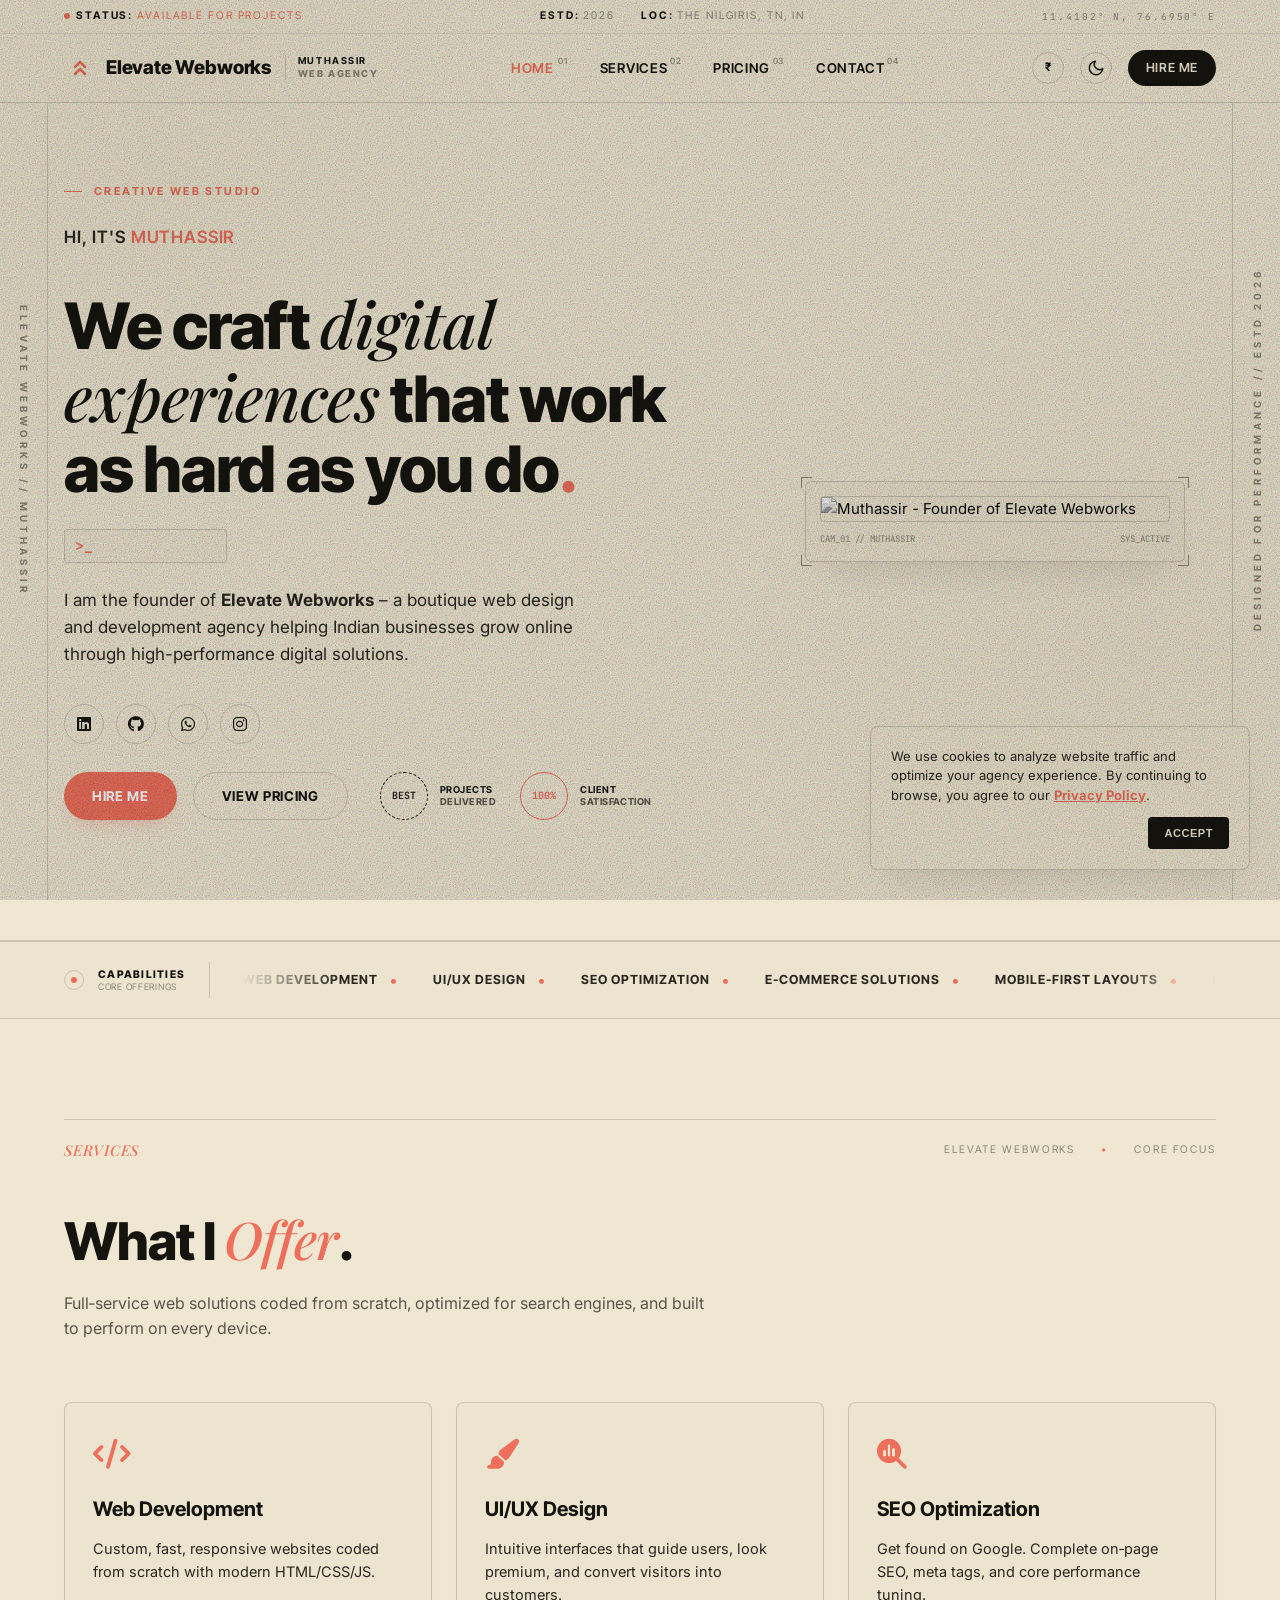
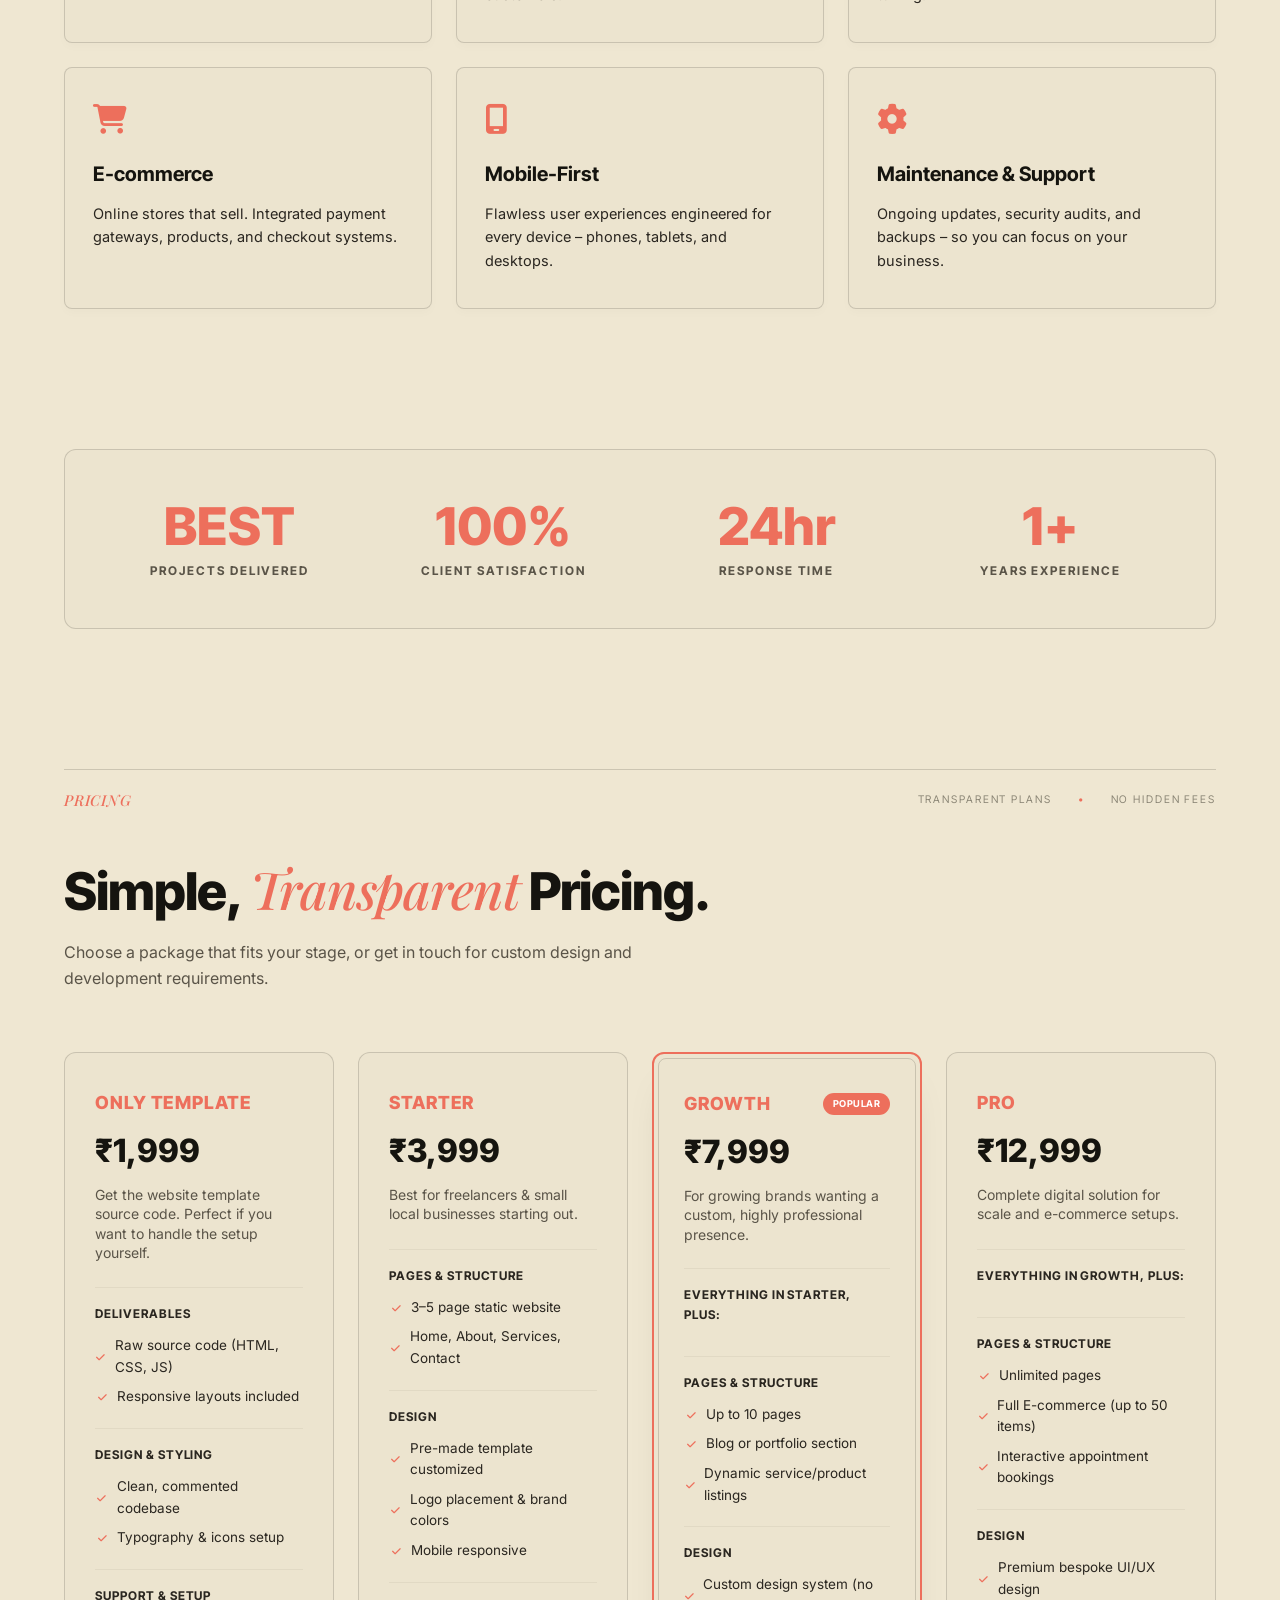
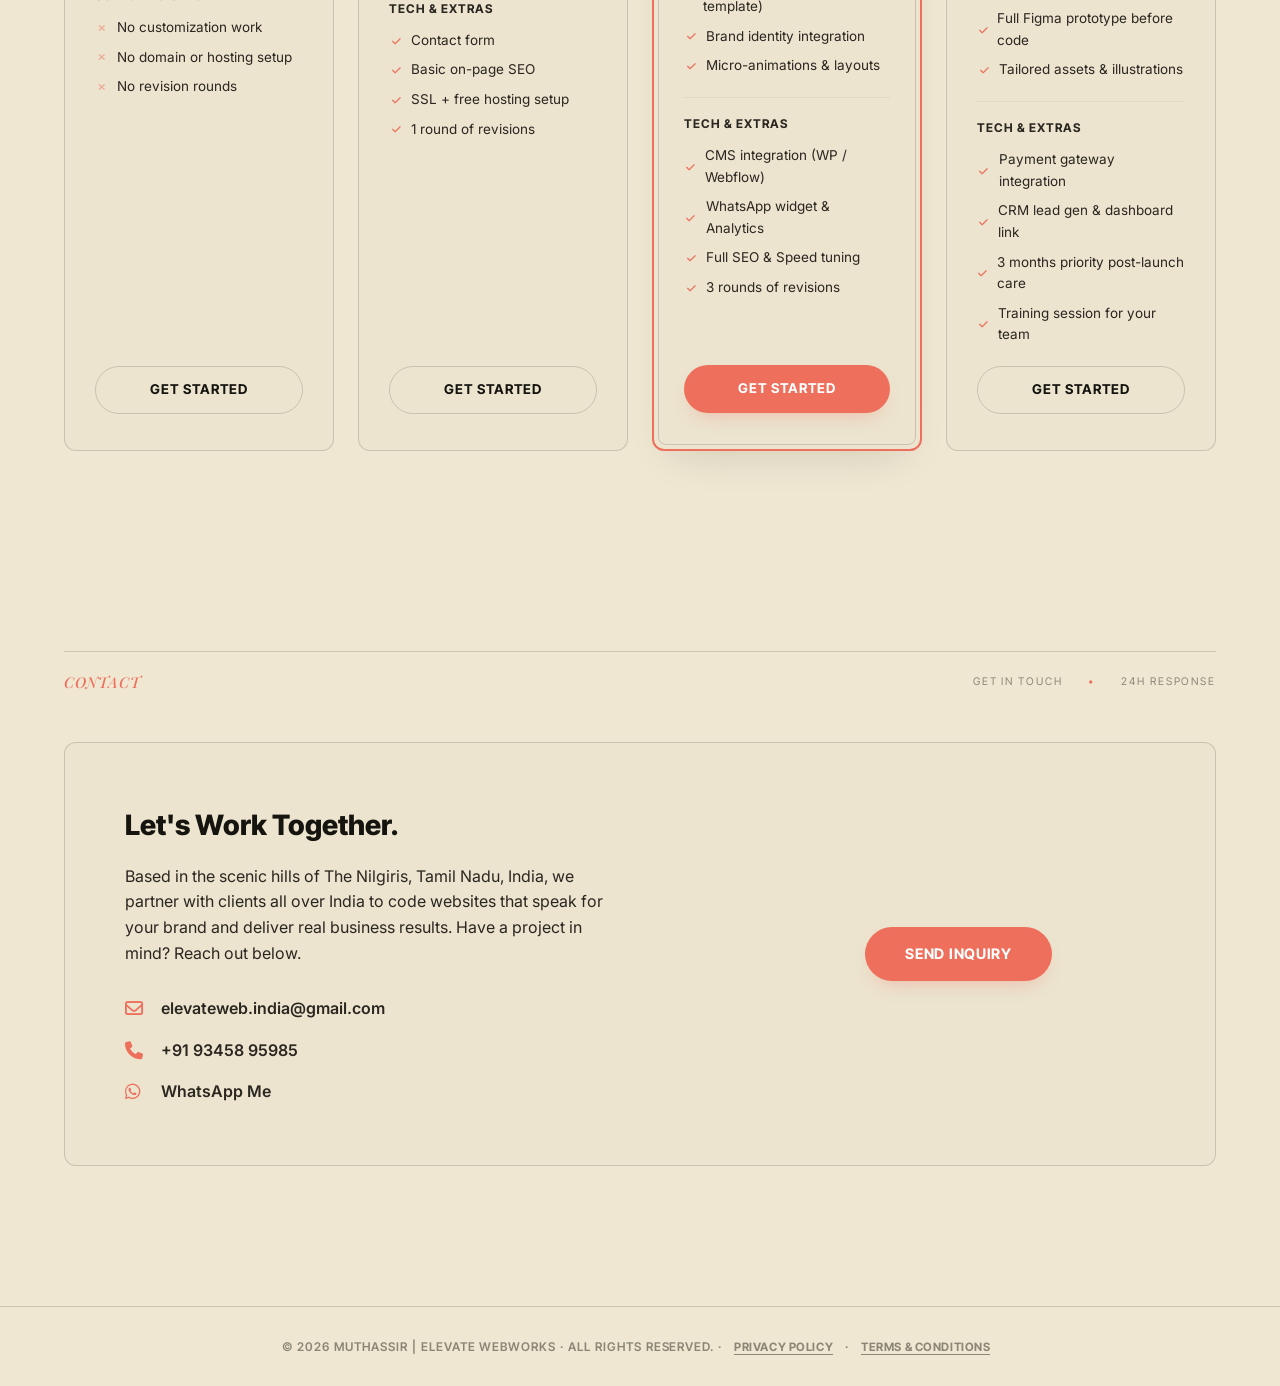
==== index.html @ b868e51e "Add Privacy Policy, Terms & Conditions, Sitemap updates, and Cookie Consent Banner" ====
<!DOCTYPE html>
<html lang="en">

<head>
    <!-- Google tag (gtag.js) -->
    <script async src="https://www.googletagmanager.com/gtag/js?id=G-698SSCXMWR"></script>
    <script>
        window.dataLayer = window.dataLayer || [];
        function gtag() { dataLayer.push(arguments); }
        gtag('js', new Date());

        gtag('config', 'G-698SSCXMWR');
    </script>

    <meta charset="UTF-8">
    <meta name="viewport" content="width=device-width, initial-scale=1.0">
    <link rel="icon" type="image/png" sizes="48x48" href="favicon.png">

    <link rel="canonical" href="https://elevate-webworks.vercel.app/">
    <meta name="robots" content="index, follow">

    <!-- Open Graph Meta Tags -->
    <meta property="og:title" content="Elevate Webworks">
    <meta property="og:description"
        content="Custom web design, development, and SEO optimization solutions for growing Indian businesses.">
    <meta property="og:image" content="https://elevate-webworks.vercel.app/pfp.jpg">
    <meta property="og:url" content="https://elevate-webworks.vercel.app/">
    <meta property="og:type" content="website">

    <!-- Twitter Card Meta Tags -->
    <meta name="twitter:card" content="summary_large_image">
    <meta name="twitter:title" content="Elevate Webworks — Web Design & Development Agency in India">
    <meta name="twitter:description"
        content="Custom web design, development, and SEO optimization solutions for growing Indian businesses.">
    <meta name="twitter:image" content="https://elevate-webworks.vercel.app/pfp.jpg">

    <meta name="description"
        content="Portfolio of Muthassir, Founder of Elevate Webworks. Custom web design, development, SEO optimization, and e-commerce solutions for businesses in India.">
    <meta name="author" content="Muthassir">
    <title>Elevate Webworks — Web Design & Development Agency in India</title>

    <!-- Font Awesome Icons -->
    <link rel="stylesheet" href="https://cdnjs.cloudflare.com/ajax/libs/font-awesome/6.5.2/css/all.min.css">

    <!-- Google Fonts: Inter, Inter Tight, Playfair Display, JetBrains Mono -->
    <link rel="preconnect" href="https://fonts.googleapis.com">
    <link rel="preconnect" href="https://fonts.gstatic.com" crossorigin>
    <link
        href="https://fonts.googleapis.com/css2?family=Inter+Tight:ital,wght@0,100..900;1,100..900&family=Inter:wght@100..900&family=JetBrains+Mono:ital,wght@0,100..800;1,100..800&family=Playfair+Display:ital,wght@0,400..900;1,400..900&display=swap"
        rel="stylesheet">

    <!-- External CSS -->
    <link rel="stylesheet" href="style.css">
    <script src="design.js" defer></script>

    <!-- JSON-LD Structured Data Schema -->
    <script type="application/ld+json">
    {
      "@context": "https://schema.org",
      "@type": "ProfessionalService",
      "name": "Elevate Webworks",
      "image": "https://elevate-webworks.vercel.app/pfp.jpg",
      "@id": "https://elevate-webworks.vercel.app/#website",
      "url": "https://elevate-webworks.vercel.app/",
      "telephone": "+919345895985",
      "priceRange": "₹1,999 - ₹12,999",
      "address": {
        "@type": "PostalAddress",
        "streetAddress": "The Nilgiris",
        "addressLocality": "The Nilgiris",
        "addressRegion": "Tamil Nadu",
        "postalCode": "643001",
        "addressCountry": "IN"
      },
      "geo": {
        "@type": "GeoCoordinates",
        "latitude": 11.4102,
        "longitude": 76.6950
      },
      "areaServed": {
        "@type": "Country",
        "name": "India"
      },
      "openingHoursSpecification": {
        "@type": "OpeningHoursSpecification",
        "dayOfWeek": [
          "Monday",
          "Tuesday",
          "Wednesday",
          "Thursday",
          "Friday",
          "Saturday",
          "Sunday"
        ],
        "opens": "00:00",
        "closes": "23:59"
      },
      "sameAs": [
        "https://www.linkedin.com/in/muthassir/",
        "https://github.com/elevateweb-design",
        "https://wa.me/919345895985",
        "https://www.instagram.com/_.muthassir._/"
      ],
      "founder": {
        "@type": "Person",
        "name": "Muthassir",
        "jobTitle": "Founder",
        "url": "https://www.linkedin.com/in/muthassir/"
      }
    }
    </script>
</head>

<body>

    <!-- Mobile Menu Backdrop Blur Overlay -->
    <div class="menu-overlay"></div>

    <!-- Fixed Side Rails (Print Editorial Accent) -->
    <div class="side-rail left">
        <div class="rail-text">ELEVATE WEBWORKS // MUTHASSIR</div>
    </div>
    <div class="side-rail right">
        <div class="rail-text">DESIGNED FOR PERFORMANCE // ESTD 2026</div>
    </div>

    <!-- Header Navigation Chrome (Headroom support) -->
    <div class="site-chrome" data-chrome-headroom>
        <div class="topbar">
            <div class="container">
                <div class="topbar-inner">
                    <div>
                        <span class="pulse"></span><b>STATUS:</b> <span class="coral">AVAILABLE FOR PROJECTS</span>
                    </div>
                    <div class="mid">
                        <span><b>ESTD:</b> 2026</span>
                        <span><b>LOC:</b> THE NILGIRIS, TN, IN</span>
                    </div>
                    <div class="right">
                        <span>11.4102° N, 76.6950° E</span>
                    </div>
                </div>
            </div>
        </div>
        <header class="nav">
            <div class="container">
                <div class="nav-inner">
                    <a href="#" class="brand">
                        <div class="brand-mark">
                            <svg width="24" height="24" viewBox="0 0 24 24" fill="none" stroke="currentColor"
                                stroke-width="2.5" stroke-linecap="round" stroke-linejoin="round"
                                style="color: var(--coral);" role="img" aria-label="Elevate Webworks Logo">
                                <polyline points="17 11 12 6 7 11"></polyline>
                                <polyline points="17 18 12 13 7 18"></polyline>
                            </svg>
                        </div>
                        <span class="brand-name">Elevate Webworks</span>
                        <span class="brand-meta">
                            <b>Muthassir</b>
                            <span>Web Agency</span>
                        </span>
                    </a>

                    <nav data-nav-primary>
                        <ul class="nav-links">
                            <li><a href="#home" class="active">Home<span class="num">01</span></a></li>
                            <li><a href="#services">Services<span class="num">02</span></a></li>
                            <li><a href="#pricing">Pricing<span class="num">03</span></a></li>
                            <li><a href="#contact">Contact<span class="num">04</span></a></li>
                        </ul>

                        <div class="mobile-toggles">
                            <button class="theme-toggle currency-toggle-btn" aria-label="Switch currency">
                                <span class="currency-label"
                                    style="font-family: var(--sans); font-size: 1.15rem; font-weight: 700; line-height: 1;">₹</span>
                            </button>

                            <button class="theme-toggle theme-toggle-btn" aria-label="Switch dark/light mode">
                                <svg class="sun-icon" width="18" height="18" viewBox="0 0 24 24" fill="none"
                                    stroke="currentColor" stroke-width="2" stroke-linecap="round"
                                    stroke-linejoin="round" aria-hidden="true">
                                    <circle cx="12" cy="12" r="5"></circle>
                                    <line x1="12" y1="1" x2="12" y2="3"></line>
                                    <line x1="12" y1="21" x2="12" y2="23"></line>
                                    <line x1="4.22" y1="4.22" x2="5.64" y2="5.64"></line>
                                    <line x1="18.36" y1="18.36" x2="19.78" y2="19.78"></line>
                                    <line x1="1" y1="12" x2="3" y2="12"></line>
                                    <line x1="21" y1="12" x2="23" y2="12"></line>
                                    <line x1="4.22" y1="19.78" x2="5.64" y2="18.36"></line>
                                    <line x1="18.36" y1="5.64" x2="19.78" y2="4.22"></line>
                                </svg>
                                <svg class="moon-icon" width="18" height="18" viewBox="0 0 24 24" fill="none"
                                    stroke="currentColor" stroke-width="2" stroke-linecap="round"
                                    stroke-linejoin="round" aria-hidden="true">
                                    <path d="M21 12.79A9 9 0 1 1 11.21 3 7 7 0 0 0 21 12.79z"></path>
                                </svg>
                            </button>
                        </div>
                    </nav>

                    <div class="nav-side">
                        <button id="currency-toggle" class="theme-toggle currency-toggle-btn"
                            aria-label="Switch currency">
                            <span class="currency-label"
                                style="font-family: var(--sans); font-size: 1.15rem; font-weight: 700; line-height: 1;">₹</span>
                        </button>

                        <button id="theme-toggle" class="theme-toggle theme-toggle-btn"
                            aria-label="Switch dark/light mode">
                            <!-- Sun SVG Icon -->
                            <svg class="sun-icon" width="18" height="18" viewBox="0 0 24 24" fill="none"
                                stroke="currentColor" stroke-width="2" stroke-linecap="round" stroke-linejoin="round"
                                aria-hidden="true">
                                <circle cx="12" cy="12" r="5"></circle>
                                <line x1="12" y1="1" x2="12" y2="3"></line>
                                <line x1="12" y1="21" x2="12" y2="23"></line>
                                <line x1="4.22" y1="4.22" x2="5.64" y2="5.64"></line>
                                <line x1="18.36" y1="18.36" x2="19.78" y2="19.78"></line>
                                <line x1="1" y1="12" x2="3" y2="12"></line>
                                <line x1="21" y1="12" x2="23" y2="12"></line>
                                <line x1="4.22" y1="19.78" x2="5.64" y2="18.36"></line>
                                <line x1="18.36" y1="5.64" x2="19.78" y2="4.22"></line>
                            </svg>
                            <!-- Moon SVG Icon -->
                            <svg class="moon-icon" width="18" height="18" viewBox="0 0 24 24" fill="none"
                                stroke="currentColor" stroke-width="2" stroke-linecap="round" stroke-linejoin="round"
                                aria-hidden="true">
                                <path d="M21 12.79A9 9 0 1 1 11.21 3 7 7 0 0 0 21 12.79z"></path>
                            </svg>
                        </button>

                        <a href="#contact" class="nav-cta">Hire me</a>

                        <button class="nav-toggle" data-nav-toggle aria-label="Toggle navigation menu"
                            aria-expanded="false">
                            <span class="nav-toggle-icon"></span>
                        </button>
                    </div>
                </div>
            </div>
        </header>
    </div>

    <!-- Home / Hero Section -->
    <section id="home" class="hero">
        <div class="container">
            <div class="hero-grid">
                <div class="hero-copy">
                    <div class="label">CREATIVE WEB STUDIO</div>
                    <p class="hero-greeting">Hi, It's <span>Muthassir</span></p>
                    <h1>We craft <em>digital experiences</em> that work as hard as you do<span class="dot">.</span></h1>

                    <div class="typing-text-wrap">
                        <span class="prefix">&gt;_</span>
                        <span class="typing-text">Web Developer</span>
                    </div>

                    <p>I am the founder of <strong>Elevate Webworks</strong> – a boutique web design and development
                        agency helping Indian businesses grow online through high-performance digital solutions.</p>

                    <div class="social-links">
                        <a href="https://www.linkedin.com/in/muthassir/" target="_blank" rel="noopener noreferrer"
                            class="social-link-icon" aria-label="LinkedIn"><i class="fa-brands fa-linkedin"></i></a>
                        <a href="https://github.com/Muthassir-I" target="_blank" rel="noopener noreferrer"
                            class="social-link-icon" aria-label="GitHub"><i class="fa-brands fa-github"></i></a>
                        <a href="https://wa.me/919345895985" target="_blank" rel="noopener noreferrer"
                            class="social-link-icon" aria-label="WhatsApp"><i class="fa-brands fa-whatsapp"></i></a>
                        <a href="https://www.instagram.com/_.muthassir._/" target="_blank" rel="noopener noreferrer"
                            class="social-link-icon" aria-label="Instagram"><i class="fa-brands fa-instagram"></i></a>
                    </div>

                    <div class="hero-meta-row">
                        <div class="hero-actions">
                            <a href="#contact" class="btn btn-primary">Hire me</a>
                            <a href="#pricing" class="btn btn-ghost">View Pricing</a>
                        </div>

                        <div class="hero-stats">
                            <div class="stat">
                                <div class="ring dashed">BEST</div>
                                <div class="stat-label"><b>PROJECTS</b>DELIVERED</div>
                            </div>
                            <div class="stat">
                                <div class="ring solid">100%</div>
                                <div class="stat-label"><b>CLIENT</b>SATISFACTION</div>
                            </div>
                        </div>
                    </div>
                </div>

                <div class="hero-art">
                    <div class="blueprint-frame">
                        <img src="pfp.jpg" alt="Muthassir - Founder of Elevate Webworks" fetchpriority="high"
                            decoding="async">
                        <div class="blueprint-corners"></div>
                        <div class="blueprint-coords">
                            <span>CAM_01 // MUTHASSIR</span>
                            <span>SYS_ACTIVE</span>
                        </div>
                    </div>
                </div>
            </div>
        </div>
    </section>

    <!-- Capabilities Wire Marquee -->
    <div class="wire">
        <div class="container">
            <div class="wire-inner">
                <div class="wire-left">
                    <div class="wire-mark">
                        <span class="wire-pulse"></span>
                    </div>
                    <div class="wire-title">
                        <b>CAPABILITIES</b>
                        <span>Core Offerings</span>
                    </div>
                </div>
                <div class="wire-rows">
                    <div class="wire-row">
                        <div class="marquee-track">
                            <div class="wire-item">Web Development <span class="wire-dot">•</span></div>
                            <div class="wire-item">UI/UX Design <span class="wire-dot">•</span></div>
                            <div class="wire-item">SEO Optimization <span class="wire-dot">•</span></div>
                            <div class="wire-item">E-commerce Solutions <span class="wire-dot">•</span></div>
                            <div class="wire-item">Mobile-First Layouts <span class="wire-dot">•</span></div>
                            <div class="wire-item">Maintenance & Support <span class="wire-dot">•</span></div>
                            <!-- Repeat elements to ensure smooth continuous scrolling -->
                            <div class="wire-item">Web Development <span class="wire-dot">•</span></div>
                            <div class="wire-item">UI/UX Design <span class="wire-dot">•</span></div>
                            <div class="wire-item">SEO Optimization <span class="wire-dot">•</span></div>
                            <div class="wire-item">E-commerce Solutions <span class="wire-dot">•</span></div>
                            <div class="wire-item">Mobile-First Layouts <span class="wire-dot">•</span></div>
                            <div class="wire-item">Maintenance & Support <span class="wire-dot">•</span></div>
                        </div>
                    </div>
                </div>
            </div>
        </div>
    </div>

    <!-- Services Section -->
    <section id="services">
        <div class="container">
            <div class="sec-rule">
                <span class="roman">SERVICES</span>
                <div class="meta-grp">
                    <span>ELEVATE WEBWORKS</span>
                    <span class="dot-mark">•</span>
                    <span>CORE FOCUS</span>
                </div>
            </div>

            <div class="section-header">
                <h2>What I <span>Offer</span>.</h2>
                <p class="section-sub">Full‑service web solutions coded from scratch, optimized for search engines, and
                    built to perform on every device.</p>
            </div>

            <div class="services-grid">
                <!-- Card 1 -->
                <div class="service-card">
                    <div class="card-corners"></div>
                    <i class="fa-solid fa-code"></i>
                    <h3>Web Development</h3>
                    <p>Custom, fast, responsive websites coded from scratch with modern HTML/CSS/JS.</p>
                </div>
                <!-- Card 2 -->
                <div class="service-card">
                    <div class="card-corners"></div>
                    <i class="fa-solid fa-paintbrush"></i>
                    <h3>UI/UX Design</h3>
                    <p>Intuitive interfaces that guide users, look premium, and convert visitors into customers.</p>
                </div>
                <!-- Card 3 -->
                <div class="service-card">
                    <div class="card-corners"></div>
                    <i class="fa-solid fa-magnifying-glass-chart"></i>
                    <h3>SEO Optimization</h3>
                    <p>Get found on Google. Complete on‑page SEO, meta tags, and core performance tuning.</p>
                </div>
                <!-- Card 4 -->
                <div class="service-card">
                    <div class="card-corners"></div>
                    <i class="fa-solid fa-cart-shopping"></i>
                    <h3>E‑commerce</h3>
                    <p>Online stores that sell. Integrated payment gateways, products, and checkout systems.</p>
                </div>
                <!-- Card 5 -->
                <div class="service-card">
                    <div class="card-corners"></div>
                    <i class="fa-solid fa-mobile-screen"></i>
                    <h3>Mobile‑First</h3>
                    <p>Flawless user experiences engineered for every device – phones, tablets, and desktops.</p>
                </div>
                <!-- Card 6 -->
                <div class="service-card">
                    <div class="card-corners"></div>
                    <i class="fa-solid fa-gear"></i>
                    <h3>Maintenance & Support</h3>
                    <p>Ongoing updates, security audits, and backups – so you can focus on your business.</p>
                </div>
            </div>
        </div>
    </section>

    <!-- Stats Band Section -->
    <div class="container">
        <div class="stats-band">
            <div class="stat-item">
                <div class="stat-number" data-target="15">BEST</div>
                <div class="stat-label">Projects Delivered</div>
            </div>
            <div class="stat-item">
                <div class="stat-number">100%</div>
                <div class="stat-label">Client Satisfaction</div>
            </div>
            <div class="stat-item">
                <div class="stat-number">24hr</div>
                <div class="stat-label">Response Time</div>
            </div>
            <div class="stat-item">
                <div class="stat-number">1+</div>
                <div class="stat-label">Years Experience</div>
            </div>
        </div>
    </div>

    <!-- Pricing Section -->
    <section id="pricing">
        <div class="container">
            <div class="sec-rule">
                <span class="roman">PRICING</span>
                <div class="meta-grp">
                    <span>TRANSPARENT PLANS</span>
                    <span class="dot-mark">•</span>
                    <span>NO HIDDEN FEES</span>
                </div>
            </div>

            <div class="section-header">
                <h2>Simple, <span>Transparent</span> Pricing.</h2>
                <p class="section-sub">Choose a package that fits your stage, or get in touch for custom design and
                    development requirements.</p>
            </div>

            <div class="pricing-grid detailed-plans">
                <!-- Only Template Plan -->
                <div class="pricing-card detailed">
                    <div class="plan-badge">Only Template</div>
                    <div class="plan-price" data-price-inr="₹1,999" data-price-usd="$25">₹1,999</div>
                    <div class="plan-desc">Get the website template source code. Perfect if you want to handle the setup
                        yourself.</div>

                    <div class="plan-detail-group">
                        <div class="detail-heading">Deliverables</div>
                        <ul class="detail-list">
                            <li><i class="fa-solid fa-check"></i> Raw source code (HTML, CSS, JS)</li>
                            <li><i class="fa-solid fa-check"></i> Responsive layouts included</li>
                        </ul>
                    </div>
                    <div class="plan-detail-group">
                        <div class="detail-heading">Design & Styling</div>
                        <ul class="detail-list">
                            <li><i class="fa-solid fa-check"></i> Clean, commented codebase</li>
                            <li><i class="fa-solid fa-check"></i> Typography & icons setup</li>
                        </ul>
                    </div>
                    <div class="plan-detail-group">
                        <div class="detail-heading">Support & Setup</div>
                        <ul class="detail-list">
                            <li><i class="fa-solid fa-xmark" style="opacity: 0.5;"></i> No customization work</li>
                            <li><i class="fa-solid fa-xmark" style="opacity: 0.5;"></i> No domain or hosting setup</li>
                            <li><i class="fa-solid fa-xmark" style="opacity: 0.5;"></i> No revision rounds</li>
                        </ul>
                    </div>
                    <a href="https://docs.google.com/forms/d/1XxNe5_WG-wAanO6U07uIXiYTBlBRsB-J5b52zIYjQcg/viewform"
                        target="_blank" rel="noopener noreferrer" class="btn btn-ghost">Get Started</a>
                </div>

                <!-- Starter Plan -->
                <div class="pricing-card detailed">
                    <div class="plan-badge">Starter</div>
                    <div class="plan-price" data-price-inr="₹3,999" data-price-usd="$49">₹3,999</div>
                    <div class="plan-desc">Best for freelancers & small local businesses starting out.</div>

                    <div class="plan-detail-group">
                        <div class="detail-heading">Pages & Structure</div>
                        <ul class="detail-list">
                            <li><i class="fa-solid fa-check"></i> 3–5 page static website</li>
                            <li><i class="fa-solid fa-check"></i> Home, About, Services, Contact</li>
                        </ul>
                    </div>
                    <div class="plan-detail-group">
                        <div class="detail-heading">Design</div>
                        <ul class="detail-list">
                            <li><i class="fa-solid fa-check"></i> Pre-made template customized</li>
                            <li><i class="fa-solid fa-check"></i> Logo placement & brand colors</li>
                            <li><i class="fa-solid fa-check"></i> Mobile responsive</li>
                        </ul>
                    </div>
                    <div class="plan-detail-group">
                        <div class="detail-heading">Tech & Extras</div>
                        <ul class="detail-list">
                            <li><i class="fa-solid fa-check"></i> Contact form</li>
                            <li><i class="fa-solid fa-check"></i> Basic on-page SEO</li>
                            <li><i class="fa-solid fa-check"></i> SSL + free hosting setup</li>
                            <li><i class="fa-solid fa-check"></i> 1 round of revisions</li>
                        </ul>
                    </div>
                    <a href="https://docs.google.com/forms/d/1XxNe5_WG-wAanO6U07uIXiYTBlBRsB-J5b52zIYjQcg/viewform"
                        target="_blank" rel="noopener noreferrer" class="btn btn-ghost">Get Started</a>
                </div>

                <!-- Growth Plan (Featured) -->
                <div class="pricing-card detailed featured">
                    <div class="plan-badge">Growth <span class="popular-tag">Popular</span></div>
                    <div class="plan-price" data-price-inr="₹7,999" data-price-usd="$99">₹7,999</div>
                    <div class="plan-desc">For growing brands wanting a custom, highly professional presence.</div>

                    <div class="plan-detail-group">
                        <div class="detail-heading">Everything in Starter, plus:</div>
                    </div>
                    <div class="plan-detail-group">
                        <div class="detail-heading">Pages & Structure</div>
                        <ul class="detail-list">
                            <li><i class="fa-solid fa-check"></i> Up to 10 pages</li>
                            <li><i class="fa-solid fa-check"></i> Blog or portfolio section</li>
                            <li><i class="fa-solid fa-check"></i> Dynamic service/product listings</li>
                        </ul>
                    </div>
                    <div class="plan-detail-group">
                        <div class="detail-heading">Design</div>
                        <ul class="detail-list">
                            <li><i class="fa-solid fa-check"></i> Custom design system (no template)</li>
                            <li><i class="fa-solid fa-check"></i> Brand identity integration</li>
                            <li><i class="fa-solid fa-check"></i> Micro-animations & layouts</li>
                        </ul>
                    </div>
                    <div class="plan-detail-group">
                        <div class="detail-heading">Tech & Extras</div>
                        <ul class="detail-list">
                            <li><i class="fa-solid fa-check"></i> CMS integration (WP / Webflow)</li>
                            <li><i class="fa-solid fa-check"></i> WhatsApp widget & Analytics</li>
                            <li><i class="fa-solid fa-check"></i> Full SEO & Speed tuning</li>
                            <li><i class="fa-solid fa-check"></i> 3 rounds of revisions</li>
                        </ul>
                    </div>
                    <a href="https://docs.google.com/forms/d/1XxNe5_WG-wAanO6U07uIXiYTBlBRsB-J5b52zIYjQcg/viewform"
                        target="_blank" rel="noopener noreferrer" class="btn btn-primary">Get Started</a>
                </div>

                <!-- Pro Plan -->
                <div class="pricing-card detailed">
                    <div class="plan-badge">Pro</div>
                    <div class="plan-price" data-price-inr="₹12,999" data-price-usd="$159">₹12,999</div>
                    <div class="plan-desc">Complete digital solution for scale and e-commerce setups.</div>

                    <div class="plan-detail-group">
                        <div class="detail-heading">Everything in Growth, plus:</div>
                    </div>
                    <div class="plan-detail-group">
                        <div class="detail-heading">Pages & Structure</div>
                        <ul class="detail-list">
                            <li><i class="fa-solid fa-check"></i> Unlimited pages</li>
                            <li><i class="fa-solid fa-check"></i> Full E-commerce (up to 50 items)</li>
                            <li><i class="fa-solid fa-check"></i> Interactive appointment bookings</li>
                        </ul>
                    </div>
                    <div class="plan-detail-group">
                        <div class="detail-heading">Design</div>
                        <ul class="detail-list">
                            <li><i class="fa-solid fa-check"></i> Premium bespoke UI/UX design</li>
                            <li><i class="fa-solid fa-check"></i> Full Figma prototype before code</li>
                            <li><i class="fa-solid fa-check"></i> Tailored assets & illustrations</li>
                        </ul>
                    </div>
                    <div class="plan-detail-group">
                        <div class="detail-heading">Tech & Extras</div>
                        <ul class="detail-list">
                            <li><i class="fa-solid fa-check"></i> Payment gateway integration</li>
                            <li><i class="fa-solid fa-check"></i> CRM lead gen & dashboard link</li>
                            <li><i class="fa-solid fa-check"></i> 3 months priority post-launch care</li>
                            <li><i class="fa-solid fa-check"></i> Training session for your team</li>
                        </ul>
                    </div>
                    <a href="https://docs.google.com/forms/d/1XxNe5_WG-wAanO6U07uIXiYTBlBRsB-J5b52zIYjQcg/viewform"
                        target="_blank" rel="noopener noreferrer" class="btn btn-ghost">Get Started</a>
                </div>
            </div>
        </div>
    </section>

    <!-- Contact Section -->
    <section id="contact">
        <div class="container">
            <div class="sec-rule">
                <span class="roman">CONTACT</span>
                <div class="meta-grp">
                    <span>GET IN TOUCH</span>
                    <span class="dot-mark">•</span>
                    <span>24H RESPONSE</span>
                </div>
            </div>

            <div class="contact-wrapper">
                <div class="contact-info">
                    <h2>Let's Work Together.</h2>
                    <p>Based in the scenic hills of The Nilgiris, Tamil Nadu, India, we partner with clients all over
                        India to code websites that speak for your brand and deliver real business results. Have a
                        project in mind? Reach out below.</p>

                    <div class="contact-details">
                        <a href="mailto:elevateweb.india@gmail.com"><i class="fa-regular fa-envelope"></i>
                            elevateweb.india@gmail.com</a>
                        <a href="tel:+919345895985"><i class="fa-solid fa-phone"></i> +91 93458 95985</a>
                        <a href="https://wa.me/919345895985" target="_blank" rel="noopener noreferrer"><i
                                class="fa-brands fa-whatsapp"></i> WhatsApp Me</a>
                    </div>
                </div>

                <div class="contact-action">
                    <a href="mailto:elevateweb.india@gmail.com" class="btn btn-primary"
                        style="height: 54px; padding: 0 40px; font-size: 1.45rem;">Send Inquiry</a>
                </div>
            </div>
        </div>
    </section>

    <!-- Footer Section -->
    <footer>
        <div class="container">
            <p>© 2026 Muthassir | Elevate Webworks · All rights reserved. · <a href="privacy.html">Privacy Policy</a> ·
                <a href="terms.html">Terms & Conditions</a></p>
        </div>
    </footer>

</body>

</html>
---- style.css ----
/* ========== CSS VARIABLES (Warm Paper Light & Charcoal Dark) ========== */
:root {
    /* Warm Paper Light Theme (Default) */
    --paper: #efe7d2;
    --paper-warm: #ece4cf;
    --paper-dark: #ddd2b6;
    --ink: #15140f;
    --ink-soft: #2a2620;
    --ink-mute: #5a5448;
    --ink-faint: #8b8676;
    
    --coral: #ed6f5c;
    --coral-soft: #f08e7c;
    --amr-green: #237f00;
    --mustard: #e9b94a;
    --olive: #6e7448;
    --bone: #f7f1de;
    
    --line: rgba(21, 20, 15, 0.16);
    --line-soft: rgba(21, 20, 15, 0.08);
    --line-faint: rgba(21, 20, 15, 0.05);
    
    --shadow: 0 20px 40px -20px rgba(21, 20, 15, 0.15);
    
    --serif: "Playfair Display", "Georgia", "Times New Roman", serif;
    --sans: "Inter Tight", "Inter", -apple-system, BlinkMacSystemFont, "Segoe UI", system-ui, sans-serif;
    --body: "Inter", -apple-system, system-ui, sans-serif;
    --mono: "JetBrains Mono", "Courier New", monospace;
}

[data-theme="dark"] {
    /* Dark Ink Charcoal Theme */
    --paper: #181714;
    --paper-warm: #201f1a;
    --paper-dark: #100f0d;
    --ink: #efe7d2;
    --ink-soft: #ece4cf;
    --ink-mute: #bcae90;
    --ink-faint: #837c6c;
    
    --coral: #f17b6a;
    --coral-soft: #f28e80;
    --amr-green: #3ca612;
    --mustard: #eebb54;
    --olive: #8a9062;
    --bone: #201f1a;
    
    --line: rgba(239, 231, 210, 0.16);
    --line-soft: rgba(239, 231, 210, 0.08);
    --line-faint: rgba(239, 231, 210, 0.05);
    
    --shadow: 0 20px 40px -20px rgba(0, 0, 0, 0.5);
}

/* ========== BASE STYLES ========== */
* {
    margin: 0;
    padding: 0;
    box-sizing: border-box;
    text-decoration: none;
    border: none;
    outline: none;
}

html {
    font-size: 62.5%; /* 10px base */
    scroll-behavior: smooth;
}

body {
    background-color: var(--paper);
    color: var(--ink);
    font-family: var(--body);
    font-size: 1.5rem;
    line-height: 1.6;
    overflow-x: hidden;
    position: relative;
    transition: background-color 0.4s ease, color 0.4s ease;
    -webkit-font-smoothing: antialiased;
}

/* Noise texture overlay */
body::before {
    content: "";
    position: fixed;
    inset: 0;
    pointer-events: none;
    z-index: 9999;
    background-image: radial-gradient(circle at 12% 18%, rgba(106, 92, 56, 0.04) 0%, transparent 28%),
                      radial-gradient(circle at 88% 72%, rgba(106, 92, 56, 0.04) 0%, transparent 32%),
                      url("data:image/svg+xml;utf8,<svg xmlns='http://www.w3.org/2000/svg' width='240' height='240'><filter id='n'><feTurbulence type='fractalNoise' baseFrequency='0.85' numOctaves='2' stitchTiles='stitch'/><feColorMatrix values='0 0 0 0 0.18  0 0 0 0 0.16  0 0 0 0 0.12  0 0 0 0 0.06 0'/></filter><rect width='100%' height='100%' filter='url(%23n)'/></svg>");
    background-size: auto, auto, 240px 240px;
    mix-blend-mode: multiply;
    opacity: 0.95;
}

[data-theme="dark"] body::before {
    mix-blend-mode: overlay;
    opacity: 0.45;
}

/* Selection colors */
::selection {
    background-color: var(--coral-soft);
    color: #fff;
}

/* Containers */
.container {
    max-width: 1280px;
    padding: 0 64px;
    margin: 0 auto;
    position: relative;
}

@media (max-width: 1024px) {
    .container {
        padding: 0 24px;
    }
}

/* ========== FIXED SIDE RAILS ========== */
.side-rail {
    position: fixed;
    top: 0;
    bottom: 0;
    width: 48px;
    z-index: 90;
    pointer-events: none;
    display: flex;
    align-items: center;
    justify-content: center;
    transition: border-color 0.4s ease;
}

.side-rail.right {
    right: 0;
    border-left: 1px solid var(--line);
}

.side-rail.left {
    left: 0;
    border-right: 1px solid var(--line);
}

.side-rail .rail-text {
    font-family: var(--sans);
    font-size: 1rem;
    font-weight: 700;
    letter-spacing: 0.42em;
    text-transform: uppercase;
    color: var(--ink-faint);
    writing-mode: vertical-rl;
    transform: rotate(180deg);
    white-space: nowrap;
}

.side-rail.left .rail-text {
    transform: none;
}

@media (max-width: 1024px) {
    .side-rail {
        display: none;
    }
}

/* ========== CHROME (TOPBAR & HEADER NAV) ========== */
.site-chrome {
    position: sticky;
    top: 0;
    z-index: 100;
    background: var(--paper);
    transition: transform 0.36s cubic-bezier(.22,.61,.36,1), border-color 0.4s ease, background-color 0.4s ease;
    will-change: transform;
    border-bottom: 1px solid var(--line);
}

.site-chrome.is-hidden {
    transform: translateY(-100%);
    pointer-events: none;
}

/* Topbar Status */
.topbar {
    border-bottom: 1px solid var(--line-soft);
    padding: 8px 0;
    font-family: var(--sans);
    font-size: 1.05rem;
    letter-spacing: 0.18em;
    text-transform: uppercase;
    color: var(--ink-faint);
    transition: border-color 0.4s ease;
}

.topbar-inner {
    display: flex;
    justify-content: space-between;
    align-items: center;
    gap: 24px;
}

.topbar-inner b {
    color: var(--ink);
    font-weight: 700;
}

.topbar-inner .coral {
    color: var(--coral);
}

.topbar-inner .pulse {
    width: 6px;
    height: 6px;
    border-radius: 50%;
    background: var(--coral);
    display: inline-block;
    margin-right: 6px;
    animation: pulse 2.4s ease-in-out infinite;
    vertical-align: middle;
}

.topbar-inner .mid {
    display: inline-flex;
    gap: 26px;
}

.topbar-inner .right {
    display: inline-flex;
    gap: 18px;
    font-family: var(--mono);
    font-size: 0.95rem;
}

@media (max-width: 768px) {
    .topbar {
        display: none;
    }
}

@keyframes pulse {
    0%, 100% { opacity: 1; transform: scale(1); }
    50% { opacity: 0.3; transform: scale(0.9); }
}

/* Navigation Header */
.nav-inner {
    display: flex;
    align-items: center;
    justify-content: space-between;
    padding: 16px 0;
    gap: 24px;
}

.brand {
    display: inline-flex;
    align-items: center;
    gap: 10px;
    color: var(--ink);
    font-family: var(--sans);
    font-weight: 800;
    font-size: 1.9rem;
    letter-spacing: -0.01em;
}

.brand-mark {
    width: 32px;
    height: 32px;
    display: inline-flex;
    align-items: center;
    justify-content: center;
    flex-shrink: 0;
}

.brand-meta {
    font-family: var(--sans);
    font-size: 0.95rem;
    letter-spacing: 0.16em;
    text-transform: uppercase;
    color: var(--ink-faint);
    line-height: 1.3;
    border-left: 1px solid var(--line);
    padding-left: 12px;
    margin-left: 4px;
}

.brand-meta b {
    display: block;
    color: var(--ink);
    font-weight: 700;
}

.nav-links {
    display: flex;
    gap: 32px;
    list-style: none;
}

.nav-links a {
    color: var(--ink);
    font-family: var(--sans);
    font-size: 1.35rem;
    font-weight: 600;
    letter-spacing: 0.05em;
    text-transform: uppercase;
    position: relative;
    padding-right: 14px;
    transition: color 0.2s ease;
}

.nav-links a:hover,
.nav-links a.active {
    color: var(--coral);
}

.nav-links a .num {
    font-size: 0.85rem;
    color: var(--ink-faint);
    position: absolute;
    top: -5px;
    right: 0;
    font-weight: 500;
}

.nav-side {
    display: flex;
    align-items: center;
    gap: 16px;
}

/* Theme Toggle Button (Clean SVG version) */
.theme-toggle {
    background: transparent;
    cursor: pointer;
    color: var(--ink);
    width: 32px;
    height: 32px;
    border-radius: 50%;
    display: inline-flex;
    align-items: center;
    justify-content: center;
    border: 1px solid var(--line);
    transition: background-color 0.2s ease, border-color 0.2s ease, color 0.2s ease;
}

.theme-toggle:hover {
    background: var(--paper-warm);
    border-color: var(--ink-mute);
    color: var(--coral);
}

/* Hide mobile-only toggles on desktop */
.mobile-toggles {
    display: none;
}

.theme-toggle .sun-icon { display: none; }
.theme-toggle .moon-icon { display: block; }

[data-theme="dark"] .theme-toggle .sun-icon { display: block; }
[data-theme="dark"] .theme-toggle .moon-icon { display: none; }

/* Call To Action Buttons */
.nav-cta {
    display: inline-flex;
    align-items: center;
    justify-content: center;
    height: 36px;
    padding: 0 18px;
    border-radius: 99px;
    background: var(--ink);
    color: var(--paper);
    font-family: var(--sans);
    font-size: 1.25rem;
    font-weight: 600;
    letter-spacing: 0.05em;
    text-transform: uppercase;
    transition: background-color 0.2s ease, transform 0.2s ease, color 0.2s ease;
}

.nav-cta:hover {
    background: var(--coral);
    color: #fff;
    transform: translateY(-1px);
}

/* Mobile Toggle Hamburger */
.nav-toggle {
    display: none;
    align-items: center;
    justify-content: center;
    width: 36px;
    height: 36px;
    background: transparent;
    border: 1px solid var(--line);
    border-radius: 6px;
    cursor: pointer;
    color: var(--ink);
}

.nav-toggle-icon,
.nav-toggle-icon::before,
.nav-toggle-icon::after {
    display: block;
    width: 16px;
    height: 2px;
    background: currentColor;
    border-radius: 2px;
    transition: transform 0.2s ease, opacity 0.2s ease;
}

.nav-toggle-icon {
    position: relative;
}

.nav-toggle-icon::before,
.nav-toggle-icon::after {
    content: "";
    position: absolute;
    left: 0;
}

.nav-toggle-icon::before { top: -5px; }
.nav-toggle-icon::after { top: 5px; }

header.is-open .nav-toggle-icon {
    background: transparent;
}

header.is-open .nav-toggle-icon::before {
    top: 0;
    transform: rotate(45deg);
}

header.is-open .nav-toggle-icon::after {
    top: 0;
    transform: rotate(-45deg);
}

/* Mobile Navbar Layout */
@media (max-width: 900px) {
    .nav-toggle {
        display: inline-flex;
    }
    
    nav[data-nav-primary] {
        position: fixed;
        top: 69px; /* adjust for border/header size */
        left: 0;
        right: 0;
        bottom: 0;
        background-color: transparent !important;
        z-index: 99;
        display: none;
        flex-direction: column;
        align-items: center;
        padding-top: 60px;
        border-top: 1px solid var(--line);
    }
    
    header.is-open nav[data-nav-primary] {
        display: flex;
    }
    
    .brand-meta {
        display: none; /* Hide brand-meta to prevent overlapping on mobile */
    }
    
    /* Hide toggles in header flow under 900px */
    .nav-side .theme-toggle-btn,
    .nav-side .currency-toggle-btn {
        display: none;
    }
    
    /* Show toggles inside the drawer under 900px */
    .mobile-toggles {
        display: flex;
        gap: 16px;
        margin-top: 40px;
        justify-content: center;
        width: 100%;
    }
    
    .mobile-toggles .theme-toggle {
        width: 44px;
        height: 44px;
        font-size: 1.8rem;
    }
    
    .nav-links {
        flex-direction: column;
        gap: 30px;
        align-items: center;
    }
    
    .nav-links a {
        font-size: 2.2rem;
    }
    
    .nav-cta {
        display: none; /* Hide top header CTA on small screen */
    }
}

/* ========== HERO SECTION ========== */
.hero {
    min-height: calc(100vh - 120px);
    display: flex;
    flex-direction: column;
    justify-content: center;
    padding: 80px 0;
    border-bottom: 1px solid var(--line);
    position: relative;
}

.hero-grid {
    display: grid;
    grid-template-columns: 1.2fr 0.8fr;
    gap: 48px;
    align-items: center;
}

.hero-copy {
    display: flex;
    flex-direction: column;
    align-items: flex-start;
}

.label {
    font-family: var(--sans);
    font-size: 1.1rem;
    font-weight: 700;
    letter-spacing: 0.22em;
    text-transform: uppercase;
    color: var(--coral);
    display: inline-flex;
    align-items: center;
    gap: 12px;
    margin-bottom: 24px;
}

.label::before {
    content: "";
    width: 18px;
    height: 1px;
    background: var(--coral);
    display: inline-block;
}

.hero h1 {
    font-family: var(--sans);
    font-size: clamp(3.8rem, 5.2vw, 6.4rem);
    font-weight: 800;
    line-height: 1.1;
    letter-spacing: -0.02em;
    color: var(--ink);
    margin-bottom: 24px;
}

.hero h1 em {
    font-family: var(--serif);
    font-style: italic;
    font-weight: 500;
    letter-spacing: -0.01em;
}

.hero h1 .dot {
    color: var(--coral);
}

.hero-greeting {
    font-family: var(--sans);
    font-size: 2rem;
    font-weight: 600;
    text-transform: uppercase;
    letter-spacing: 0.05em;
    color: var(--ink-soft);
    margin-bottom: 12px;
}

.hero-greeting span {
    color: var(--coral);
}

/* Typing text rotator styling */
.typing-text-wrap {
    font-family: var(--mono);
    font-size: 1.5rem;
    color: var(--ink-mute);
    border: 1px solid var(--line);
    padding: 4px 10px;
    border-radius: 4px;
    background: var(--paper-warm);
    display: inline-flex;
    align-items: center;
    gap: 6px;
    margin-bottom: 24px;
}

.typing-text-wrap .prefix {
    color: var(--coral);
    font-weight: bold;
}

.typing-text {
    font-weight: 600;
    color: var(--ink-soft);
}

.hero-copy p {
    font-size: 1.7rem;
    line-height: 1.6;
    color: var(--ink-soft);
    margin-bottom: 36px;
    max-width: 48ch;
}

/* Social Links */
.social-links {
    display: flex;
    gap: 12px;
    margin-bottom: 28px;
}

.social-link-icon {
    display: inline-flex;
    align-items: center;
    justify-content: center;
    width: 40px;
    height: 40px;
    border-radius: 50%;
    border: 1px solid var(--line);
    color: var(--ink);
    background: transparent;
    font-size: 1.6rem;
    transition: background-color 0.2s ease, border-color 0.2s ease, color 0.2s ease, transform 0.2s ease;
}

.social-link-icon:hover {
    background-color: var(--ink);
    border-color: var(--ink);
    color: var(--paper);
    transform: translateY(-2px);
}

/* Dial Stats and Buttons */
.hero-meta-row {
    display: flex;
    flex-wrap: wrap;
    gap: 32px;
    align-items: center;
    margin-bottom: 40px;
    width: 100%;
}

.hero-actions {
    display: flex;
    gap: 16px;
}

/* Premium Buttons */
.btn {
    display: inline-flex;
    align-items: center;
    justify-content: center;
    height: 48px;
    padding: 0 28px;
    border-radius: 99px;
    font-family: var(--sans);
    font-size: 1.35rem;
    font-weight: 700;
    letter-spacing: 0.05em;
    text-transform: uppercase;
    transition: background-color 0.2s ease, color 0.2s ease, transform 0.2s ease, box-shadow 0.2s ease;
    cursor: pointer;
}

.btn-primary {
    background: var(--coral);
    color: #fff;
    box-shadow: 0 10px 20px -10px rgba(237, 111, 92, 0.4);
}

.btn-primary:hover {
    background: #e25e4a;
    transform: translateY(-1px);
    box-shadow: 0 15px 30px -10px rgba(237, 111, 92, 0.6);
}

.btn-ghost {
    background: transparent;
    color: var(--ink);
    border: 1px solid var(--line);
}

.btn-ghost:hover {
    background: var(--paper-warm);
    border-color: var(--ink-mute);
    transform: translateY(-1px);
}

/* Circular Dials */
.hero-stats {
    display: flex;
    gap: 24px;
    align-items: center;
}

.hero-stats .stat {
    display: inline-flex;
    align-items: center;
    gap: 12px;
}

.hero-stats .stat .ring {
    width: 48px;
    height: 48px;
    border-radius: 50%;
    border: 1px dashed var(--ink);
    display: inline-flex;
    align-items: center;
    justify-content: center;
    font-family: var(--mono);
    font-size: 1rem;
    font-weight: 700;
    color: var(--ink-soft);
    flex-shrink: 0;
    transition: transform 0.3s ease, border-color 0.3s ease;
}

.hero-stats .stat:hover .ring {
    transform: rotate(45deg);
    border-color: var(--coral);
    color: var(--coral);
}

.hero-stats .stat .ring.solid {
    border-style: solid;
    border-color: var(--coral);
    color: var(--coral);
}

.hero-stats .stat-label {
    font-family: var(--sans);
    font-size: 0.95rem;
    line-height: 1.3;
    color: var(--ink-mute);
    letter-spacing: 0.05em;
    text-transform: uppercase;
}

.hero-stats .stat-label b {
    display: block;
    color: var(--ink);
    font-weight: 700;
}

/* Blueprint Photo frame */
.hero-art {
    display: flex;
    justify-content: center;
    position: relative;
}

.blueprint-frame {
    position: relative;
    width: 100%;
    max-width: 380px;
    background: var(--paper-warm);
    border: 1px solid var(--line);
    padding: 14px;
    border-radius: 6px;
    box-shadow: var(--shadow);
    transition: transform 0.3s ease, border-color 0.3s ease;
}

.blueprint-frame:hover {
    transform: translateY(-4px);
    border-color: var(--coral);
}

.blueprint-frame img {
    width: 100%;
    height: auto;
    display: block;
    border-radius: 4px;
    border: 1px solid var(--line);
    filter: grayscale(100%) contrast(1.1);
    transition: filter 0.3s ease, border-color 0.3s ease;
}

.blueprint-frame:hover img {
    filter: none;
    border-color: var(--coral-soft);
}

/* Corners for blueprint blueprint frame */
.blueprint-frame::before,
.blueprint-frame::after,
.blueprint-corners::before,
.blueprint-corners::after {
    content: "";
    position: absolute;
    width: 10px;
    height: 10px;
    border: 1px solid var(--ink-faint);
    pointer-events: none;
    transition: border-color 0.3s ease;
}

.blueprint-frame:hover::before,
.blueprint-frame:hover::after,
.blueprint-frame:hover .blueprint-corners::before,
.blueprint-frame:hover .blueprint-corners::after {
    border-color: var(--coral-soft);
}

.blueprint-frame::before { top: -5px; left: -5px; border-right: none; border-bottom: none; }
.blueprint-frame::after { top: -5px; right: -5px; border-left: none; border-bottom: none; }
.blueprint-corners::before { bottom: -5px; left: -5px; border-right: none; border-top: none; }
.blueprint-corners::after { bottom: -5px; right: -5px; border-left: none; border-top: none; }

.blueprint-coords {
    display: flex;
    justify-content: space-between;
    font-family: var(--mono);
    font-size: 0.9rem;
    color: var(--ink-faint);
    margin-top: 10px;
}

@media (max-width: 900px) {
    .hero {
        padding: 40px 0;
    }
    
    .hero-grid {
        grid-template-columns: 1fr;
        gap: 40px;
        text-align: center;
    }
    
    .hero-copy {
        align-items: center;
    }
    
    .hero-meta-row {
        justify-content: center;
        flex-direction: column;
        gap: 24px;
    }
    
    .hero-actions {
        width: 100%;
        justify-content: center;
    }
    
    .blueprint-frame {
        max-width: 280px;
        margin: 0 auto;
    }
}

/* ========== WIRE CAPABILITIES MARQUEE ========== */
.wire {
    border-bottom: 1px solid var(--line);
    border-top: 1px solid var(--line);
    padding: 20px 0;
    background: var(--paper-warm);
    overflow: hidden;
    transition: border-color 0.4s ease, background-color 0.4s ease;
}

.wire-inner {
    display: grid;
    grid-template-columns: auto 1fr;
    gap: 32px;
    align-items: center;
}

.wire-left {
    display: inline-flex;
    align-items: center;
    gap: 14px;
    border-right: 1px solid var(--line);
    padding-right: 24px;
    height: 36px;
    transition: border-color 0.4s ease;
}

.wire-mark {
    width: 20px;
    height: 20px;
    border-radius: 50%;
    border: 1px solid var(--line);
    display: inline-flex;
    align-items: center;
    justify-content: center;
}

.wire-pulse {
    width: 6px;
    height: 6px;
    border-radius: 50%;
    background: var(--coral);
    display: inline-block;
    animation: pulse 2s infinite;
}

.wire-title {
    font-family: var(--sans);
    font-size: 1.05rem;
    line-height: 1.3;
    display: flex;
    flex-direction: column;
}

.wire-title b {
    color: var(--ink);
    font-weight: 800;
    letter-spacing: 0.12em;
    text-transform: uppercase;
}

.wire-title span {
    color: var(--ink-faint);
    font-size: 0.9rem;
    letter-spacing: 0.08em;
    text-transform: uppercase;
}

.wire-rows {
    overflow: hidden;
    position: relative;
    white-space: nowrap;
}

.wire-row {
    display: flex;
    overflow: hidden;
    mask-image: linear-gradient(90deg, transparent, black 10%, black 90%, transparent);
    -webkit-mask-image: linear-gradient(90deg, transparent, black 10%, black 90%, transparent);
}

.marquee-track {
    display: inline-flex;
    align-items: center;
    gap: 36px;
    animation: marquee-x 40s linear infinite;
}

.wire-row:hover .marquee-track {
    animation-play-state: paused;
}

@keyframes marquee-x {
    0% {
        transform: translateX(0);
    }
    100% {
        transform: translateX(-50%);
    }
}

.wire-item {
    display: inline-flex;
    align-items: center;
    gap: 12px;
    font-family: var(--sans);
    font-size: 1.25rem;
    font-weight: 700;
    letter-spacing: 0.08em;
    color: var(--ink-soft);
    text-transform: uppercase;
}

.wire-dot {
    color: var(--coral);
    font-size: 1.6rem;
}

@media (max-width: 768px) {
    .wire-inner {
        grid-template-columns: 1fr;
        gap: 16px;
    }
    
    .wire-left {
        border-right: none;
        padding-right: 0;
        justify-content: center;
        height: auto;
    }
}

/* ========== EDITORIAL SECTIONS ========== */
section {
    padding: 100px 0;
    position: relative;
}

/* Line dividers between sections */
.sec-rule {
    border-top: 1px solid var(--line);
    padding-top: 18px;
    margin-bottom: 48px;
    display: flex;
    justify-content: space-between;
    align-items: center;
    font-family: var(--sans);
    font-size: 1.05rem;
    letter-spacing: 0.18em;
    text-transform: uppercase;
    color: var(--ink-faint);
    transition: border-color 0.4s ease;
}

.sec-rule .roman {
    font-family: var(--serif);
    font-style: italic;
    color: var(--coral);
    font-size: 1.5rem;
    letter-spacing: 0.05em;
    text-transform: none;
    font-weight: 500;
}

.sec-rule .meta-grp {
    display: inline-flex;
    gap: 26px;
}

.sec-rule .dot-mark {
    color: var(--coral);
}

.section-header {
    margin-bottom: 60px;
}

.section-header h2 {
    font-family: var(--sans);
    font-size: clamp(3.2rem, 4.2vw, 5.2rem);
    font-weight: 800;
    line-height: 1.1;
    letter-spacing: -0.02em;
    color: var(--ink);
    margin-bottom: 20px;
}

.section-header h2 span {
    font-family: var(--serif);
    font-style: italic;
    color: var(--coral);
    font-weight: 500;
}

.section-sub {
    font-size: 1.6rem;
    color: var(--ink-mute);
    max-width: 65ch;
}

/* ========== SERVICES SECTION ========== */
.services-grid {
    display: grid;
    grid-template-columns: repeat(auto-fit, minmax(300px, 1fr));
    gap: 24px;
}

.service-card {
    background: var(--paper-warm);
    border: 1px solid var(--line);
    border-radius: 8px;
    padding: 36px 28px;
    display: flex;
    flex-direction: column;
    align-items: flex-start;
    transition: transform 0.3s cubic-bezier(0.25, 1, 0.5, 1), border-color 0.3s ease, box-shadow 0.3s ease;
    position: relative;
    box-shadow: 0 4px 10px rgba(0, 0, 0, 0.02);
}

.service-card:hover {
    transform: translateY(-4px);
    border-color: var(--coral);
    box-shadow: var(--shadow);
}

.service-card i {
    font-size: 3rem;
    color: var(--coral);
    margin-bottom: 24px;
}

.service-card h3 {
    font-family: var(--sans);
    font-size: 2rem;
    font-weight: 700;
    color: var(--ink);
    margin-bottom: 12px;
}

.service-card p {
    font-size: 1.45rem;
    line-height: 1.6;
    color: var(--ink-soft);
}

.service-card .card-corners {
    position: absolute;
    inset: 0;
    pointer-events: none;
}

.service-card:hover .card-corners::before,
.service-card:hover .card-corners::after {
    content: "";
    position: absolute;
    width: 6px;
    height: 6px;
    border: 1px solid var(--coral-soft);
}

.service-card:hover .card-corners::before {
    top: -3px; left: -3px; border-right: none; border-bottom: none;
}

.service-card:hover .card-corners::after {
    bottom: -3px; right: -3px; border-left: none; border-top: none;
}

/* ========== PRICING SECTION ========== */
.pricing-grid.detailed-plans {
    display: grid;
    grid-template-columns: repeat(4, 1fr);
    gap: 24px;
    align-items: stretch;
}

@media (max-width: 1200px) {
    .pricing-grid.detailed-plans {
        grid-template-columns: repeat(2, 1fr);
        gap: 24px;
    }
}

.pricing-card.detailed {
    background: var(--paper-warm);
    border: 1px solid var(--line);
    border-radius: 12px;
    padding: 36px 30px;
    display: flex;
    flex-direction: column;
    position: relative;
    transition: transform 0.3s ease, border-color 0.3s ease, box-shadow 0.3s ease;
}

.pricing-card.detailed:hover {
    transform: translateY(-4px);
    border-color: var(--coral);
    box-shadow: var(--shadow);
}

/* Growth featured card */
.pricing-card.detailed.featured {
    border: 2px solid var(--coral);
    box-shadow: var(--shadow);
}

.pricing-card.detailed.featured::before {
    content: "";
    position: absolute;
    inset: 4px;
    border: 1px solid var(--line);
    border-radius: 8px;
    pointer-events: none;
}

.plan-badge {
    font-family: var(--sans);
    font-size: 1.8rem;
    font-weight: 800;
    color: var(--coral);
    text-transform: uppercase;
    letter-spacing: 0.05em;
    display: flex;
    justify-content: space-between;
    align-items: center;
    margin-bottom: 8px;
}

.popular-tag {
    font-family: var(--sans);
    font-size: 0.95rem;
    background: var(--coral);
    color: #fff;
    padding: 3px 10px;
    border-radius: 99px;
    font-weight: 700;
    letter-spacing: 0.05em;
}

.plan-price {
    font-family: var(--sans);
    font-size: 3.2rem;
    font-weight: 800;
    color: var(--ink);
    margin-bottom: 8px;
}

.plan-desc {
    font-size: 1.4rem;
    color: var(--ink-mute);
    line-height: 1.4;
    margin-bottom: 24px;
    min-height: 40px;
}

.plan-detail-group {
    margin-bottom: 20px;
    border-top: 1px solid var(--line-faint);
    padding-top: 16px;
}

.detail-heading {
    font-family: var(--sans);
    font-size: 1.2rem;
    font-weight: 700;
    color: var(--ink-soft);
    margin-bottom: 12px;
    text-transform: uppercase;
    letter-spacing: 0.08em;
}

.detail-list {
    list-style: none;
    display: flex;
    flex-direction: column;
    gap: 8px;
}

.detail-list li {
    font-size: 1.35rem;
    color: var(--ink-soft);
    display: flex;
    align-items: center;
    gap: 8px;
}

.detail-list li i {
    color: var(--coral);
    font-size: 1rem;
    width: 14px;
    text-align: center;
}

.pricing-card.detailed .btn {
    margin-top: auto;
    width: 100%;
}

@media (max-width: 768px) {
    .pricing-grid.detailed-plans {
        grid-template-columns: 1fr;
    }
}

/* ========== STATS BAND ========== */
.stats-band {
    display: flex;
    justify-content: space-around;
    align-items: center;
    flex-wrap: wrap;
    gap: 40px;
    background: var(--paper-warm);
    border: 1px solid var(--line);
    padding: 48px;
    border-radius: 12px;
    margin: 40px 0;
    text-align: center;
    transition: border-color 0.4s ease, background-color 0.4s ease;
}

.stat-item {
    flex: 1;
    min-width: 150px;
}

.stat-number {
    font-family: var(--sans);
    font-size: clamp(3.6rem, 5vw, 5.2rem);
    font-weight: 800;
    color: var(--coral);
    line-height: 1.1;
    margin-bottom: 6px;
}

.stat-label {
    font-family: var(--sans);
    font-size: 1.2rem;
    font-weight: 700;
    color: var(--ink-mute);
    text-transform: uppercase;
    letter-spacing: 0.16em;
}

@media (max-width: 768px) {
    .stats-band {
        flex-direction: column;
        padding: 36px 24px;
    }
}

/* ========== CONTACT SECTION ========== */
.contact-wrapper {
    background: var(--paper-warm);
    border: 1px solid var(--line);
    border-radius: 12px;
    padding: 60px;
    display: grid;
    grid-template-columns: 1.2fr 0.8fr;
    gap: 48px;
    align-items: center;
    transition: border-color 0.4s ease, background-color 0.4s ease;
}

.contact-info h2 {
    font-family: var(--sans);
    font-size: 2.8rem;
    font-weight: 800;
    color: var(--ink);
    margin-bottom: 16px;
}

.contact-info p {
    font-size: 1.6rem;
    line-height: 1.6;
    color: var(--ink-soft);
    margin-bottom: 30px;
    max-width: 48ch;
}

.contact-details {
    display: flex;
    flex-direction: column;
    gap: 16px;
}

.contact-details a {
    display: inline-flex;
    align-items: center;
    gap: 12px;
    font-size: 1.6rem;
    font-weight: 600;
    color: var(--ink-soft);
    transition: color 0.2s ease, transform 0.2s ease;
}

.contact-details a i {
    color: var(--coral);
    font-size: 1.8rem;
    width: 24px;
}

.contact-details a:hover {
    color: var(--coral);
    transform: translateX(4px);
}

.contact-action {
    display: flex;
    justify-content: center;
    align-items: center;
}

@media (max-width: 900px) {
    .contact-wrapper {
        grid-template-columns: 1fr;
        padding: 36px 24px;
        gap: 36px;
    }
    
    .contact-action {
        justify-content: flex-start;
    }
}

/* ========== FOOTER ========== */
footer {
    border-top: 1px solid var(--line);
    padding: 30px 0;
    text-align: center;
    font-family: var(--sans);
    font-size: 1.2rem;
    font-weight: 600;
    letter-spacing: 0.08em;
    color: var(--ink-faint);
    text-transform: uppercase;
    margin-top: 40px;
    transition: border-color 0.4s ease;
}

footer p {
    max-width: 90%;
    margin: 0 auto;
}

footer a {
    color: var(--ink-faint);
    transition: color 0.2s ease;
    text-transform: uppercase;
    text-decoration: none;
    border-bottom: 1px solid currentColor;
    margin: 0 8px;
    font-weight: 700;
    font-size: 1.15rem;
    letter-spacing: 0.05em;
}

footer a:hover {
    color: var(--coral);
}

/* ========== LEGAL PAGE CONTENT ========== */
.legal-page {
    padding: 140px 0 80px 0;
    min-height: 80vh;
}

.legal-header {
    margin-bottom: 48px;
    border-bottom: 1px solid var(--line);
    padding-bottom: 24px;
}

.legal-header h1 {
    font-family: var(--sans);
    font-size: clamp(3.2rem, 4vw, 4.8rem);
    font-weight: 800;
    line-height: 1.1;
    color: var(--ink);
    margin-bottom: 12px;
}

.legal-header p {
    font-family: var(--mono);
    font-size: 1.2rem;
    color: var(--coral);
    text-transform: uppercase;
    letter-spacing: 0.1em;
}

.legal-body {
    max-width: 800px;
    margin: 0 auto;
    font-size: 1.6rem;
    line-height: 1.7;
    color: var(--ink-soft);
}

.legal-body h2 {
    font-family: var(--sans);
    font-size: 2.2rem;
    font-weight: 700;
    color: var(--ink);
    margin-top: 40px;
    margin-bottom: 16px;
    letter-spacing: -0.01em;
}

.legal-body h3 {
    font-family: var(--sans);
    font-size: 1.8rem;
    font-weight: 700;
    color: var(--ink);
    margin-top: 28px;
    margin-bottom: 12px;
}

.legal-body p {
    margin-bottom: 20px;
}

.legal-body ul, .legal-body ol {
    margin-bottom: 24px;
    padding-left: 24px;
}

.legal-body li {
    margin-bottom: 10px;
}

.legal-body strong {
    color: var(--ink);
    font-weight: 700;
}

/* Custom Scrollbar */
::-webkit-scrollbar {
    width: 10px;
}

::-webkit-scrollbar-track {
    background: var(--paper);
}

::-webkit-scrollbar-thumb {
    background: var(--paper-dark);
    border-radius: 5px;
}

::-webkit-scrollbar-thumb:hover {
    background: var(--ink-faint);
}

/* ========== ADVANCED MOBILE OPTIMIZATIONS ========== */
@media (max-width: 768px) {
    .container {
        padding: 0 16px;
    }
    
    section {
        padding: 60px 0;
    }
    
    .section-header {
        margin-bottom: 40px;
    }
    
    .section-header h2 {
        font-size: 3rem;
        margin-bottom: 12px;
    }
    
    .section-sub {
        font-size: 1.45rem;
    }
    
    .services-grid {
        grid-template-columns: 1fr;
        gap: 16px;
    }
    
    .service-card {
        padding: 24px 20px;
    }
}

@media (max-width: 600px) {
    /* Brand logo scaling */
    .brand {
        font-size: 1.7rem;
    }
    
    /* Hero Typography */
    .hero h1 {
        font-size: 3.2rem;
        line-height: 1.25;
        margin-bottom: 16px;
    }
    
    .hero-greeting {
        font-size: 1.7rem;
    }
    
    .typing-text-wrap {
        font-size: 1.3rem;
        margin-bottom: 16px;
    }
    
    .hero-copy p {
        font-size: 1.5rem;
        margin-bottom: 24px;
    }
    
    /* Hero Buttons and Dials */
    .hero-actions {
        flex-direction: column;
        width: 100%;
        gap: 12px;
    }
    
    .hero-actions .btn {
        width: 100%;
    }
    
    .hero-stats {
        width: 100%;
        justify-content: center;
        gap: 16px;
    }
    
    /* Blueprint Photo Frame */
    .blueprint-frame {
        max-width: 250px;
    }
    
    /* Section Lines */
    .sec-rule {
        margin-bottom: 30px;
        padding-top: 12px;
    }
    
    .sec-rule .meta-grp {
        display: none; /* Prevent text wrapping and overflow on thin screens */
    }
    
    /* Scrolling Marquee */
    .wire {
        padding: 12px 0;
    }
    
    .wire-title b {
        font-size: 0.95rem;
    }
    
    .wire-title span {
        font-size: 0.8rem;
    }
    
    /* Pricing Details */
    .pricing-card.detailed {
        padding: 24px 20px;
    }
    
    .plan-price {
        font-size: 2.6rem;
    }
    
    .plan-desc {
        font-size: 1.3rem;
        margin-bottom: 16px;
        min-height: auto;
    }
    
    .plan-detail-group {
        margin-bottom: 14px;
        padding-top: 12px;
    }
    
    .detail-list li {
        font-size: 1.25rem;
    }
    
    /* Contact Form Box */
    .contact-wrapper {
        padding: 32px 20px;
        gap: 24px;
    }
    
    .contact-info h2 {
        font-size: 2.2rem;
    }
    
    .contact-info p {
        font-size: 1.45rem;
        margin-bottom: 20px;
    }
    
    .contact-details a {
        font-size: 1.45rem;
    }
    
    .contact-action .btn {
        width: 100%;
    }
}

/* Mobile Menu Backdrop Blur Overlay */
.menu-overlay {
    position: fixed;
    inset: 0;
    background-color: rgba(239, 231, 210, 0.7);
    backdrop-filter: blur(20px);
    -webkit-backdrop-filter: blur(20px);
    z-index: 98;
    display: none;
    pointer-events: none;
    transition: opacity 0.3s ease;
    opacity: 0;
}

[data-theme="dark"] .menu-overlay {
    background-color: rgba(24, 23, 20, 0.7);
}

body.menu-open .menu-overlay {
    display: block;
    opacity: 1;
}

/* ========== COOKIE CONSENT BANNER ========== */
.cookie-banner {
    position: fixed;
    bottom: 30px;
    right: 30px;
    max-width: 380px;
    background-color: rgba(239, 231, 210, 0.85); /* transparent warm paper */
    backdrop-filter: blur(16px);
    -webkit-backdrop-filter: blur(16px);
    border: 1px solid var(--line);
    border-radius: 8px;
    padding: 20px;
    box-shadow: var(--shadow);
    z-index: 1000;
    display: flex;
    flex-direction: column;
    gap: 12px;
    transform: translateY(20px);
    opacity: 0;
    transition: transform 0.4s cubic-bezier(0.16, 1, 0.3, 1), opacity 0.4s ease;
}

[data-theme="dark"] .cookie-banner {
    background-color: rgba(24, 23, 20, 0.85); /* transparent charcoal dark */
}

.cookie-banner.show {
    transform: translateY(0);
    opacity: 1;
}

.cookie-banner.hide {
    transform: translateY(20px);
    opacity: 0;
    pointer-events: none;
}

.cookie-banner p {
    font-size: 1.3rem;
    line-height: 1.5;
    color: var(--ink-soft);
    margin: 0;
}

.cookie-banner p a {
    color: var(--coral);
    font-weight: 700;
    text-decoration: underline;
}

.cookie-banner-actions {
    display: flex;
    justify-content: flex-end;
    gap: 10px;
}

.cookie-banner-btn {
    height: 32px;
    padding: 0 16px;
    font-size: 1.1rem;
    border-radius: 4px;
    font-weight: 700;
    letter-spacing: 0.05em;
    text-transform: uppercase;
    cursor: pointer;
    transition: all 0.2s ease;
}

.cookie-banner-btn.accept {
    background-color: var(--ink);
    color: var(--paper);
}

.cookie-banner-btn.accept:hover {
    background-color: var(--coral);
    color: #fff;
}

@media (max-width: 480px) {
    .cookie-banner {
        bottom: 16px;
        left: 16px;
        right: 16px;
        max-width: none;
    }
}
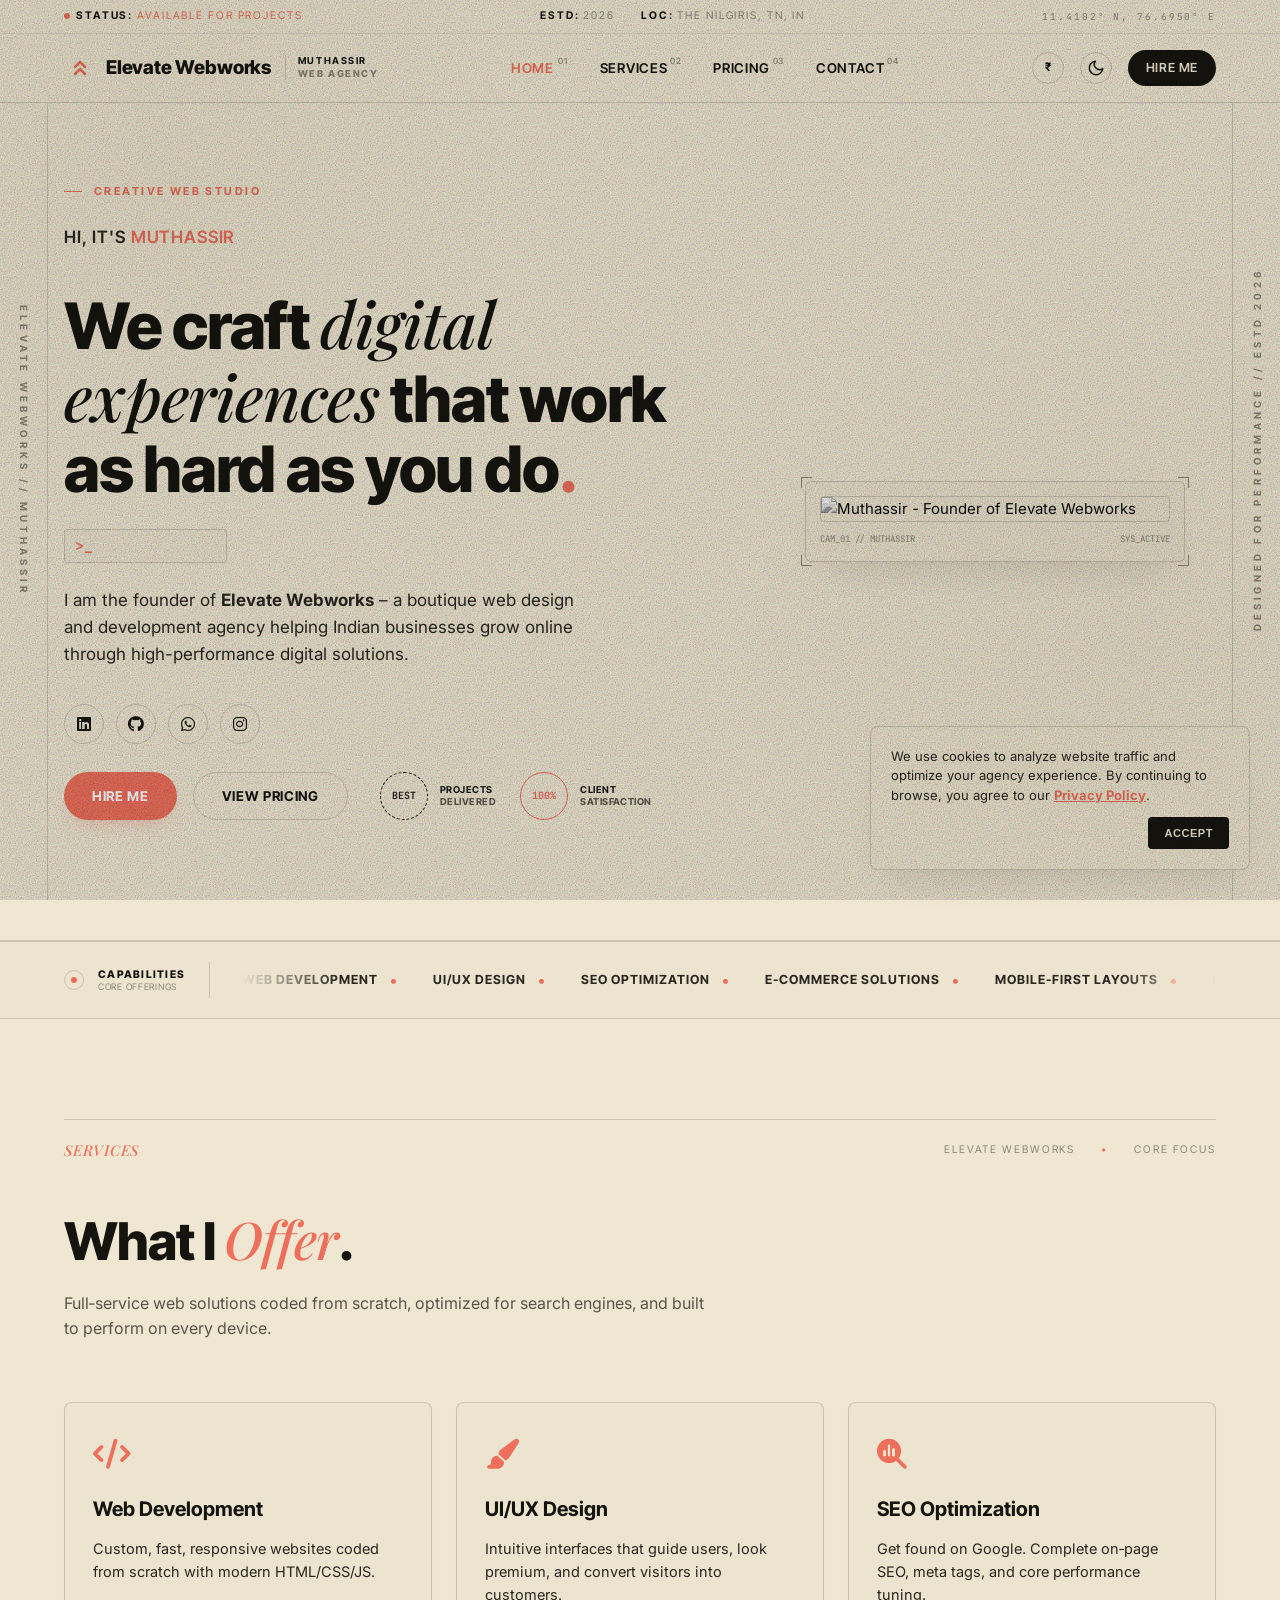
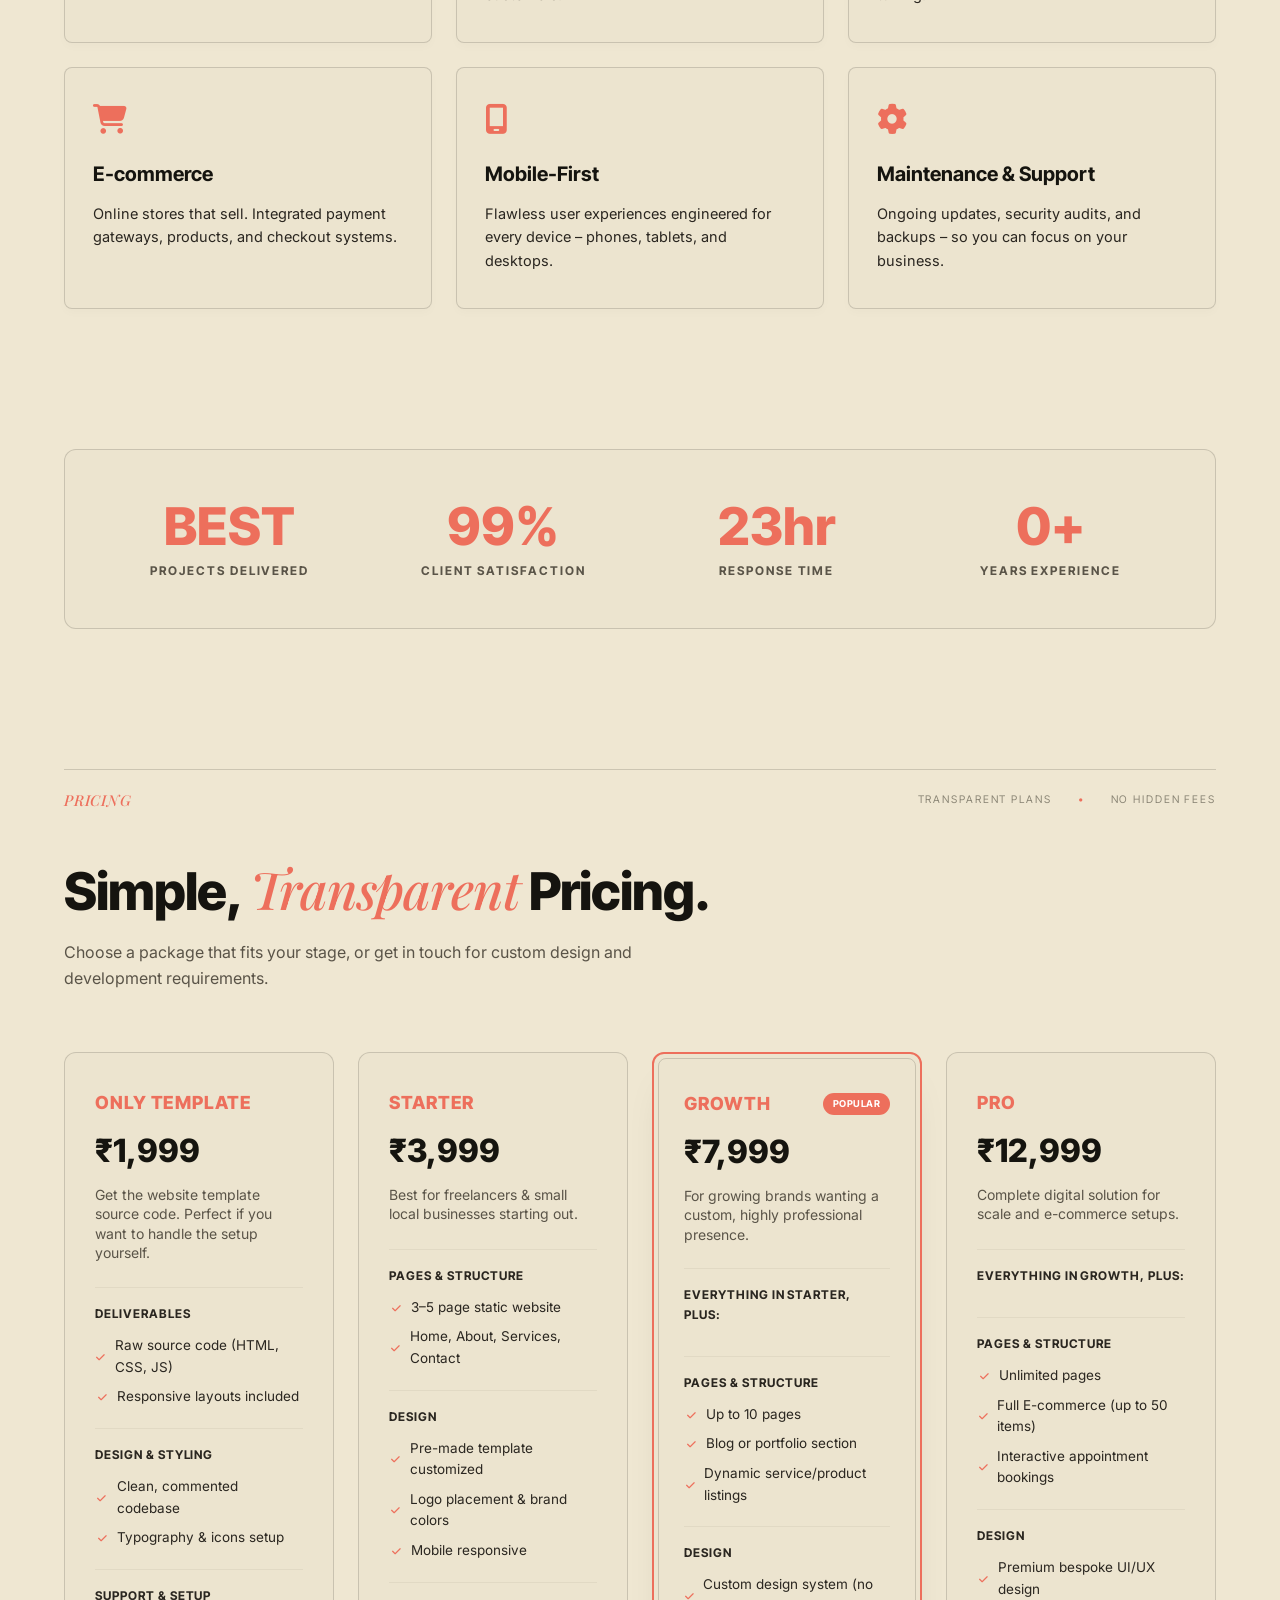
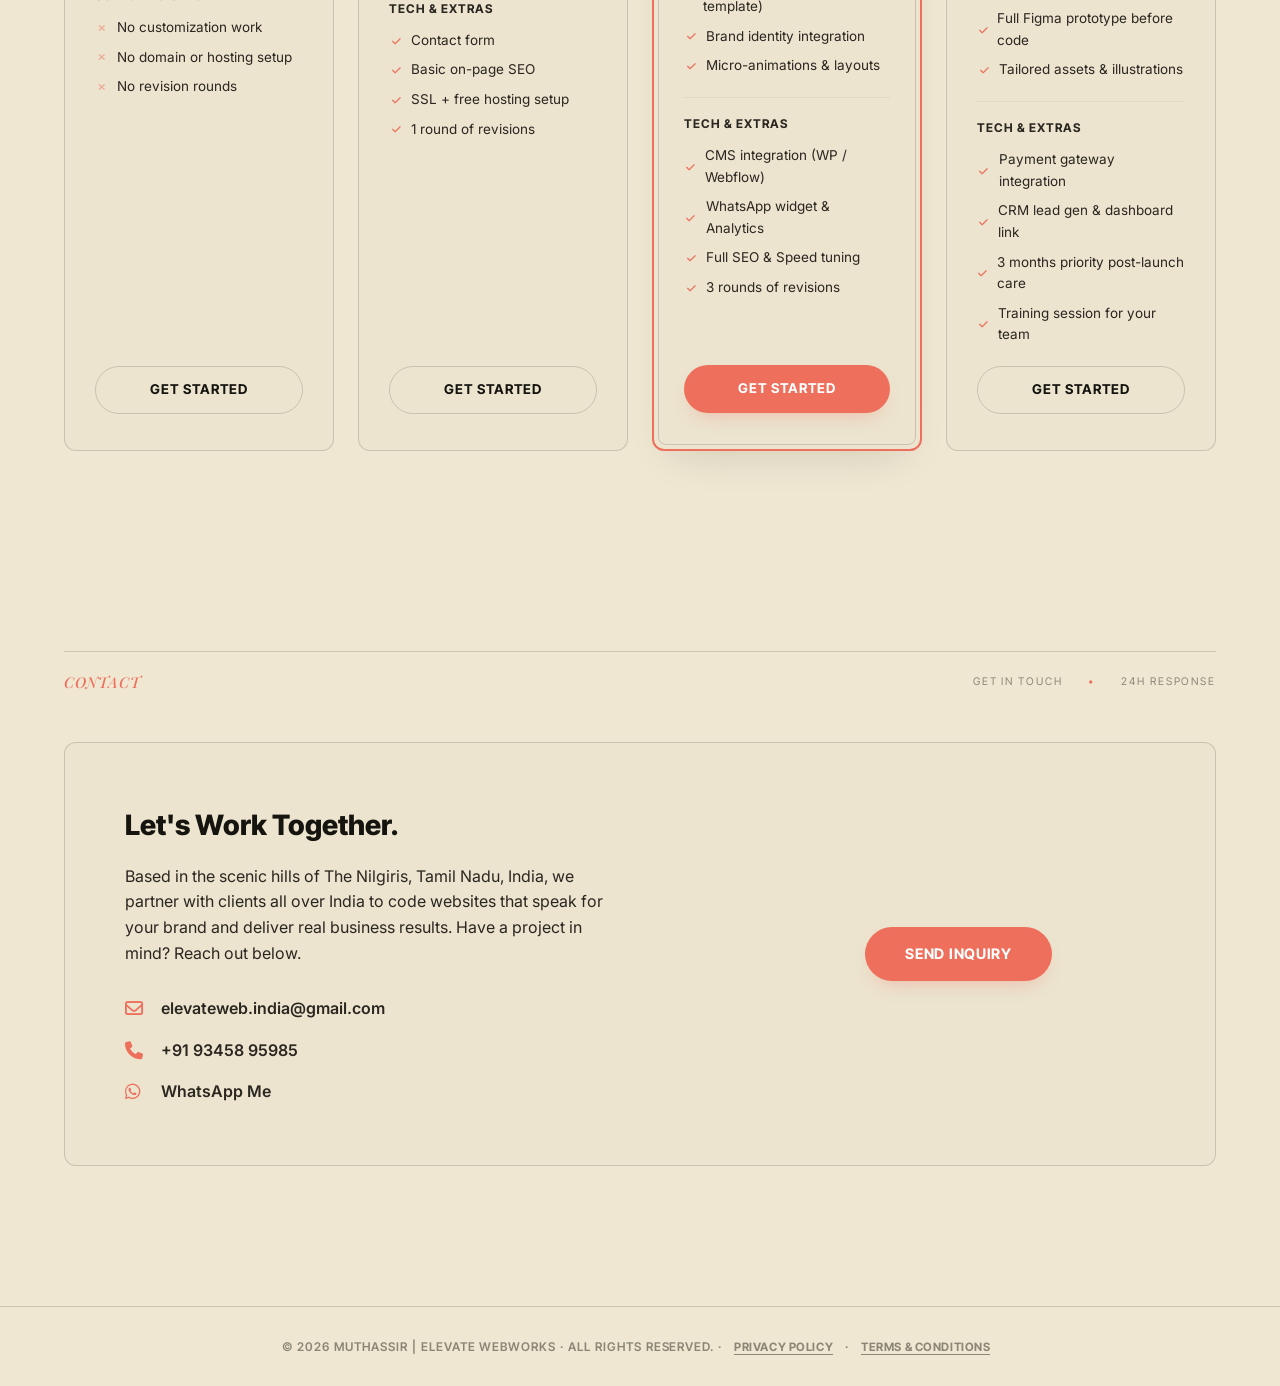
==== commit 33ef653c: "Add Google site verification to index.html Added Google site verification meta tag." ====
--- a/index.html
+++ b/index.html
@@ -3,6 +3,7 @@
 
 <head>
     <!-- Google tag (gtag.js) -->
+    <meta name="google-site-verification" content="yznw23MiUvzHcSJ4itGh3qN6ia2uVZYlGWt7fK676zU" />
     <script async src="https://www.googletagmanager.com/gtag/js?id=G-698SSCXMWR"></script>
     <script>
         window.dataLayer = window.dataLayer || [];
@@ -637,4 +638,4 @@
 
 </body>
 
-</html>+</html>
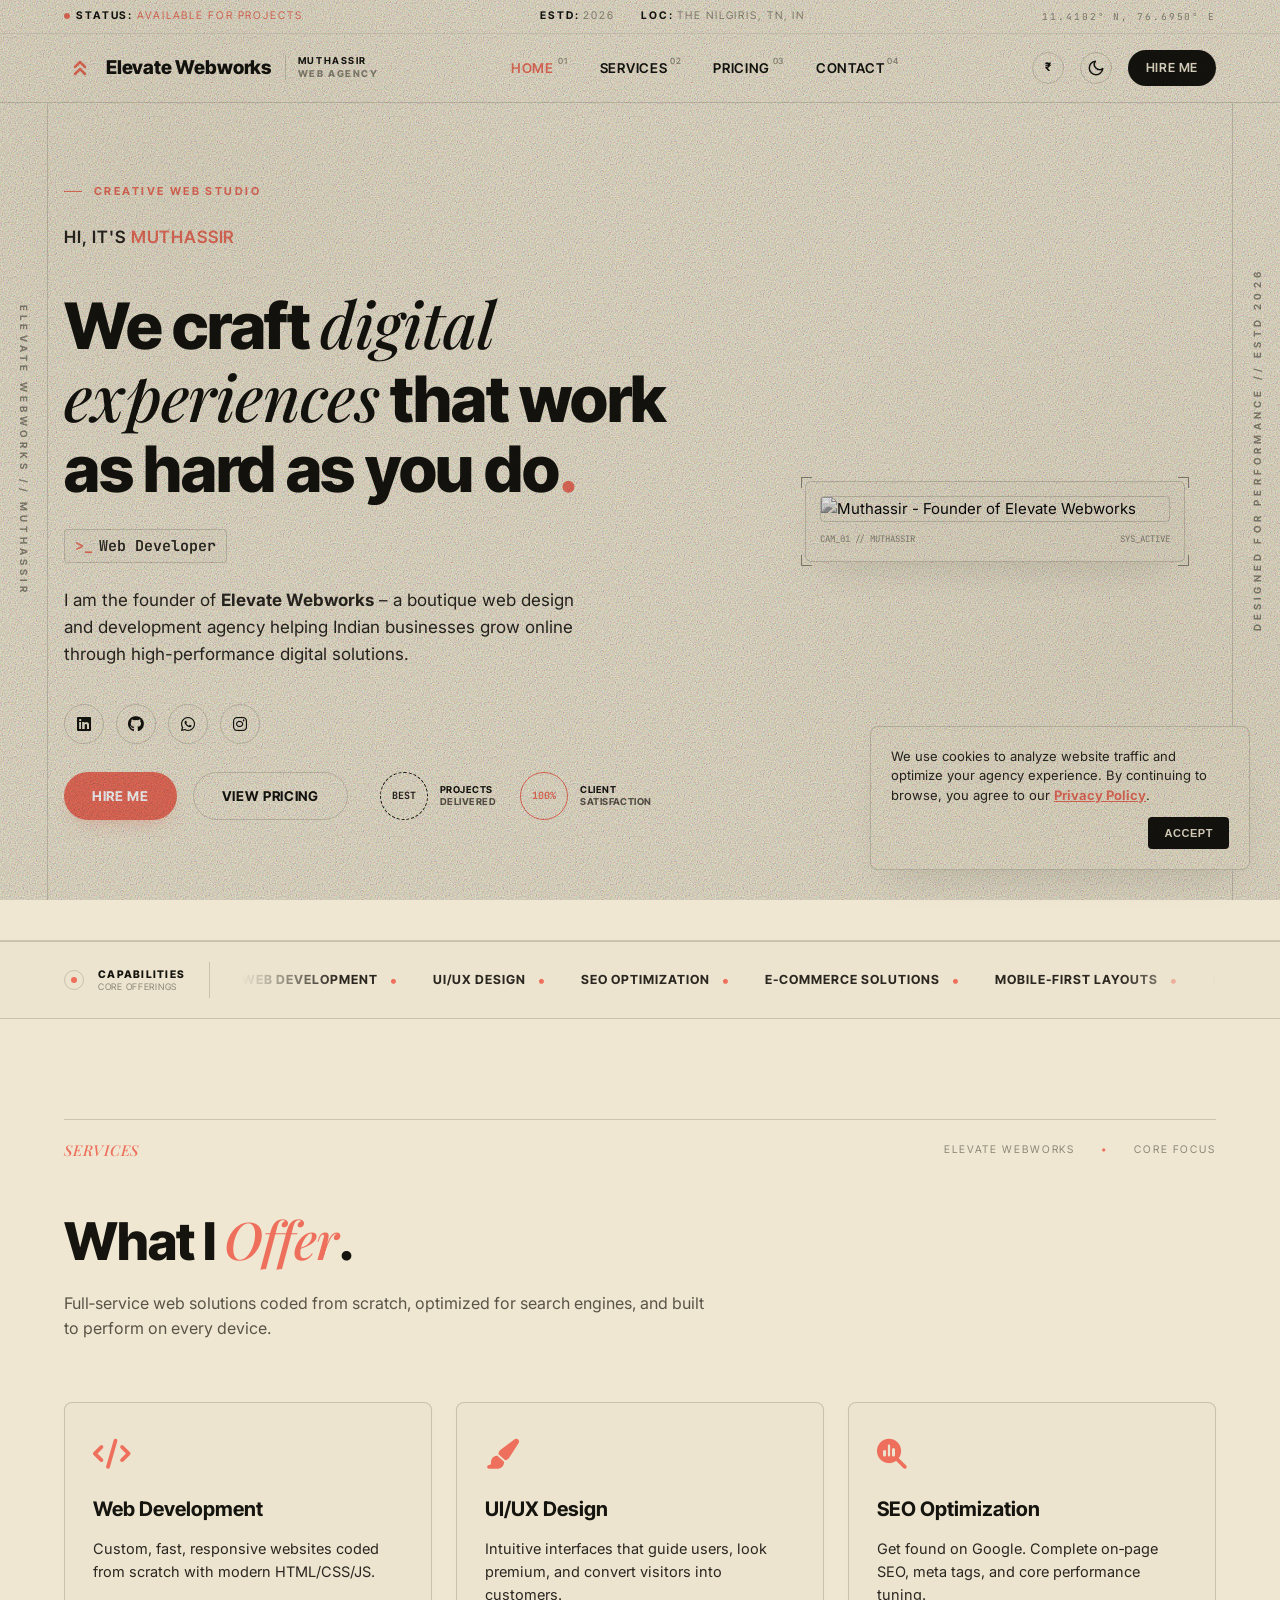
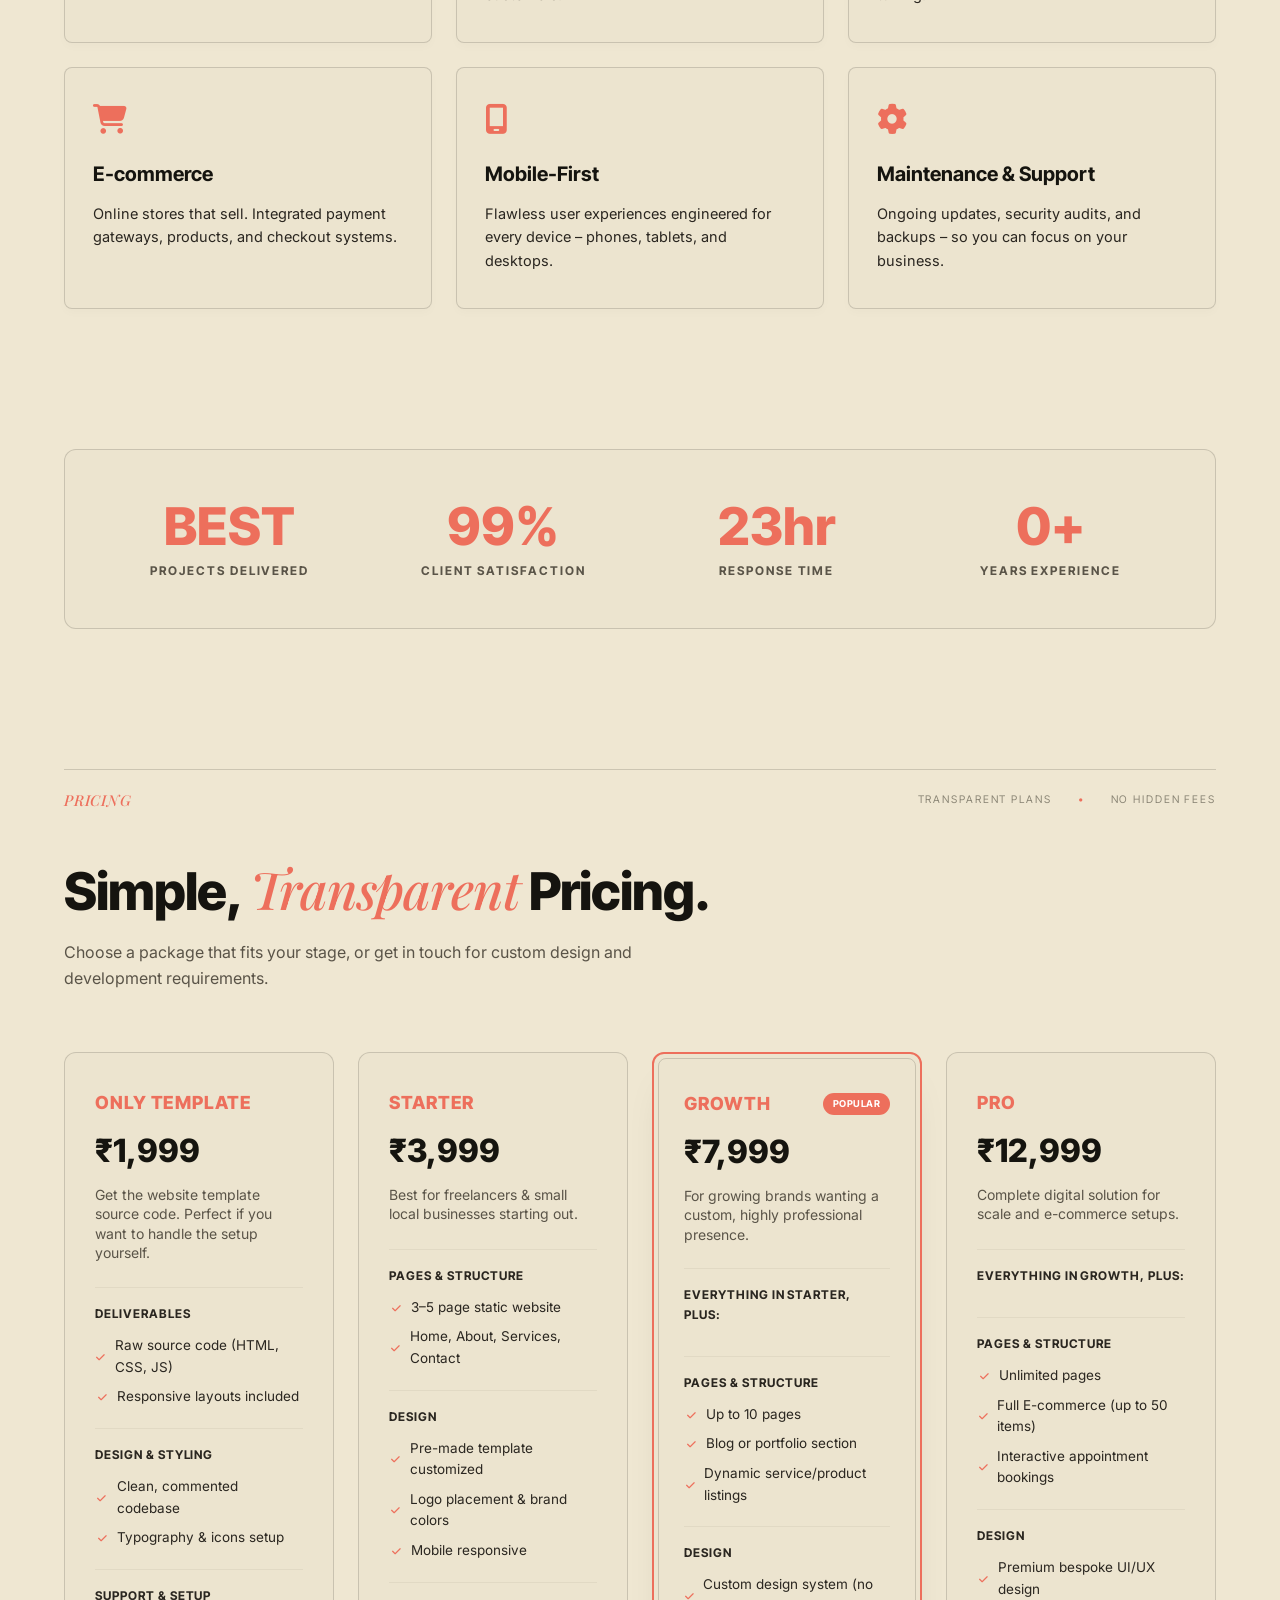
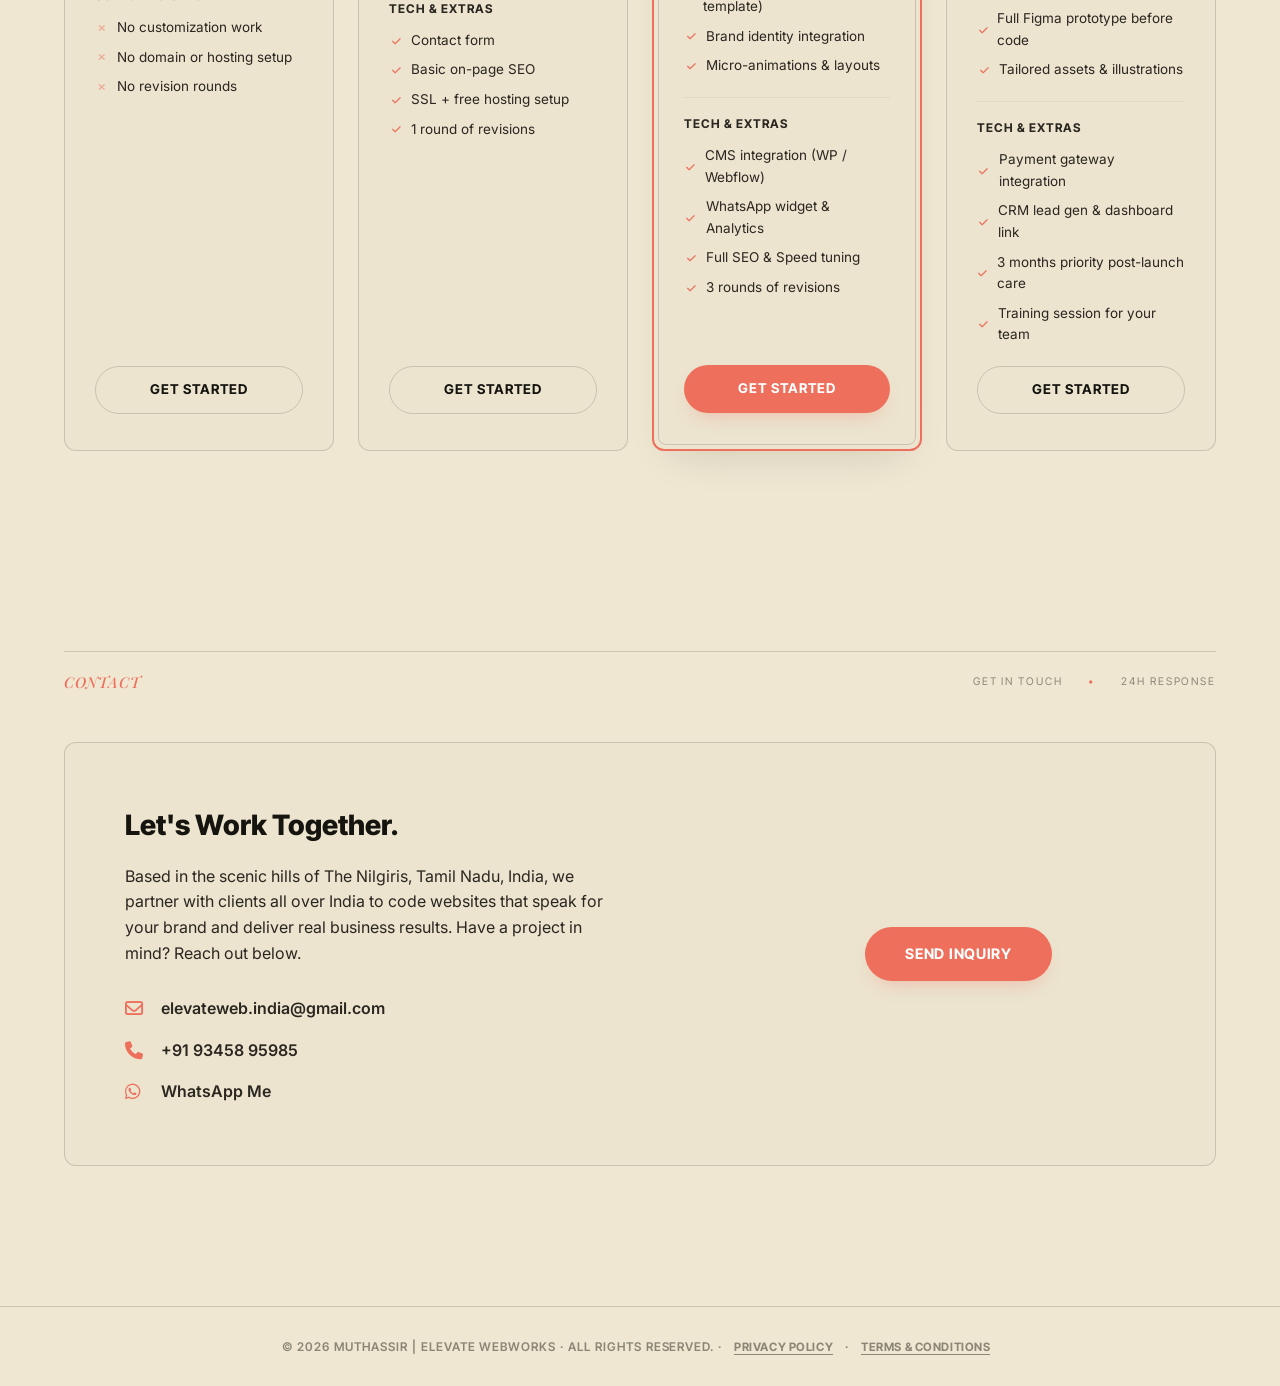
==== commit 05423090: "Update Google site verification meta tag" ====
--- a/index.html
+++ b/index.html
@@ -3,7 +3,7 @@
 
 <head>
     <!-- Google tag (gtag.js) -->
-    <meta name="google-site-verification" content="yznw23MiUvzHcSJ4itGh3qN6ia2uVZYlGWt7fK676zU" />
+    <meta name="google-site-verification" content="tKd4BTk0YGkUOhjKlSIcMwtDsIeSpAsGmm5z9lMekP8" />
     <script async src="https://www.googletagmanager.com/gtag/js?id=G-698SSCXMWR"></script>
     <script>
         window.dataLayer = window.dataLayer || [];
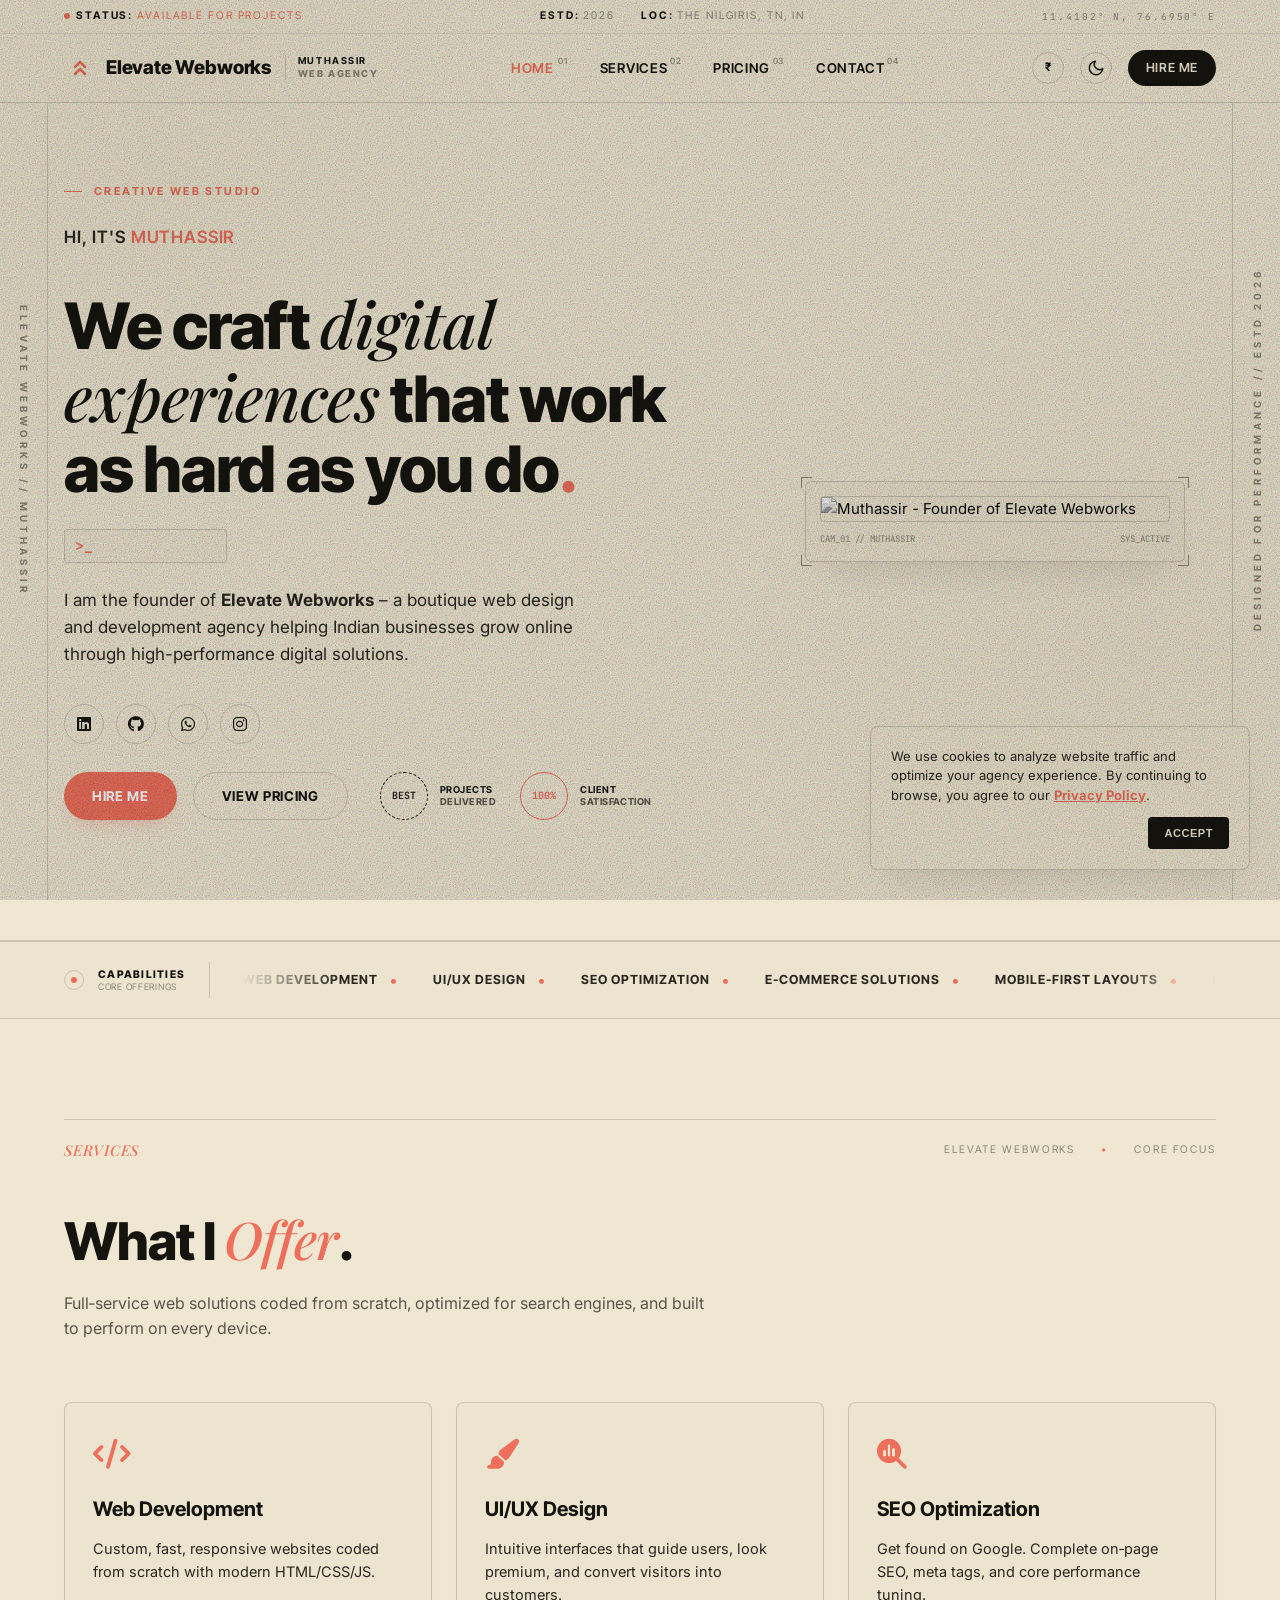
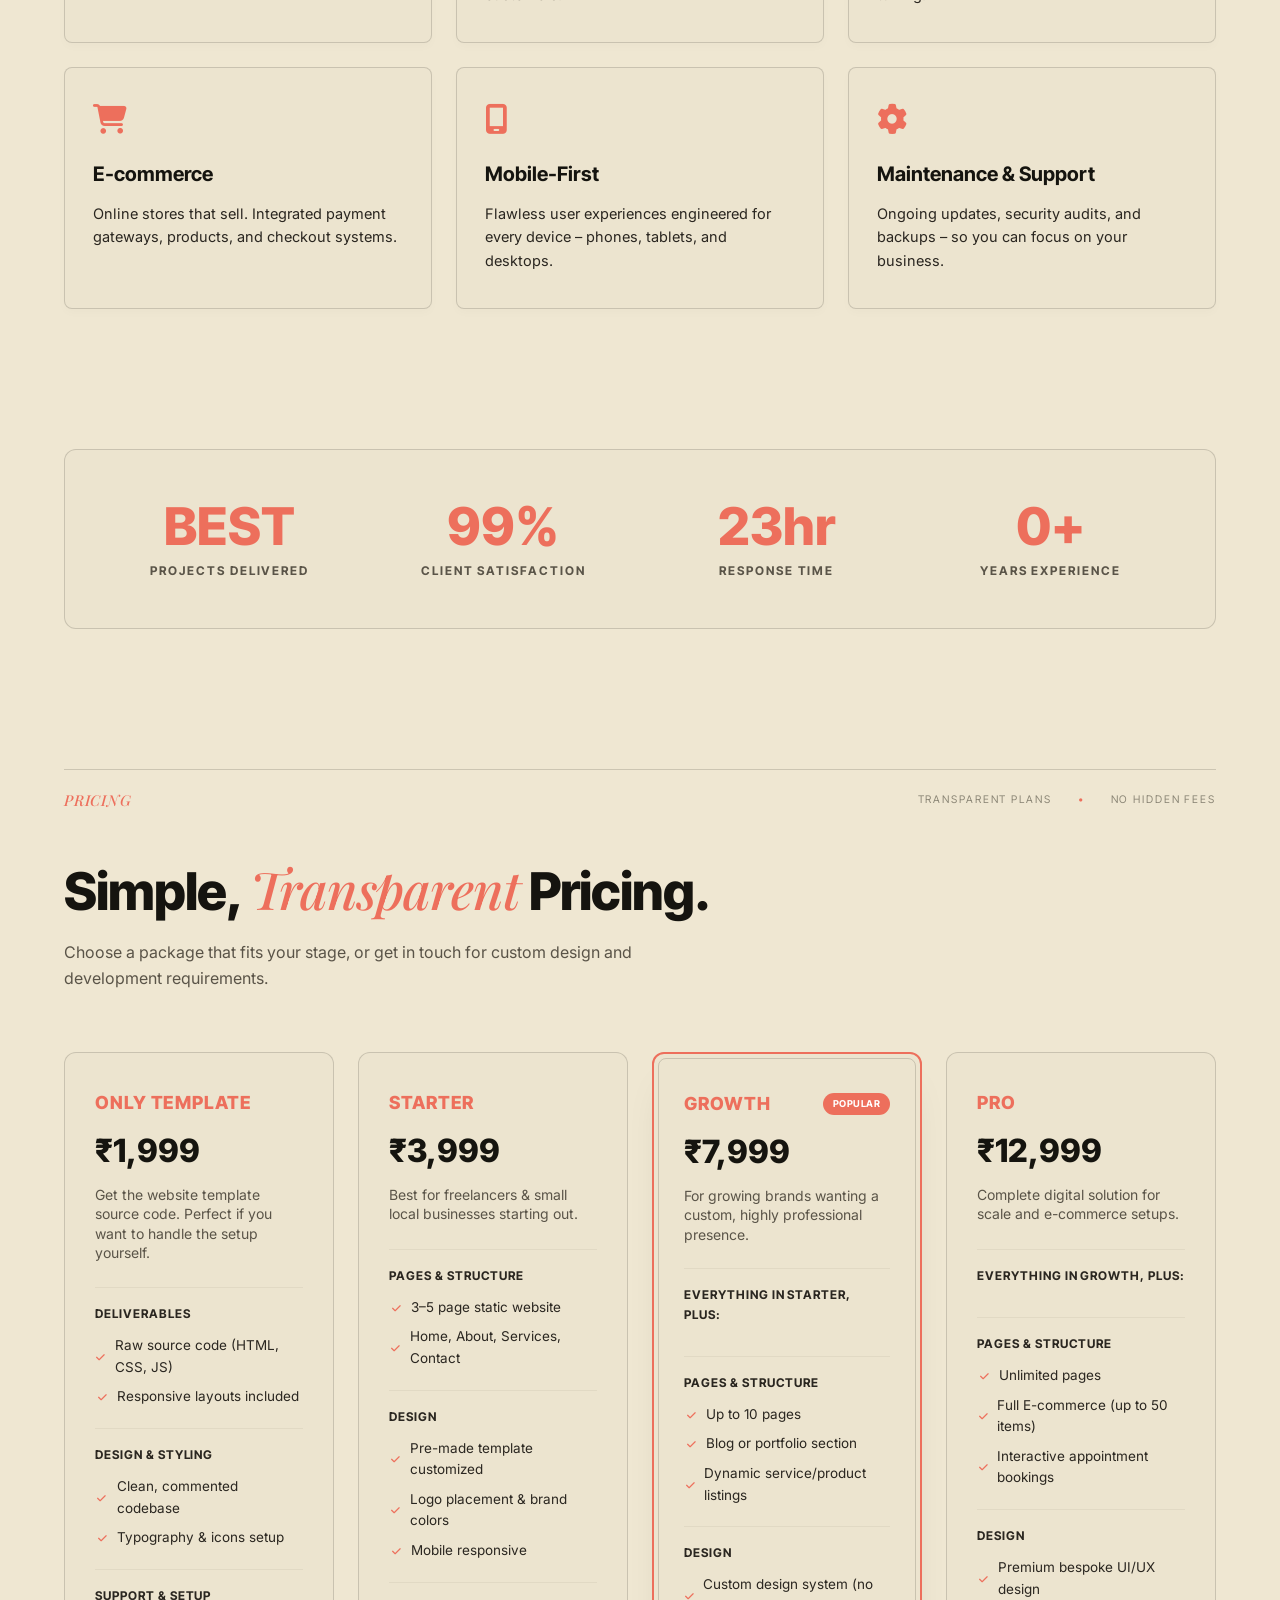
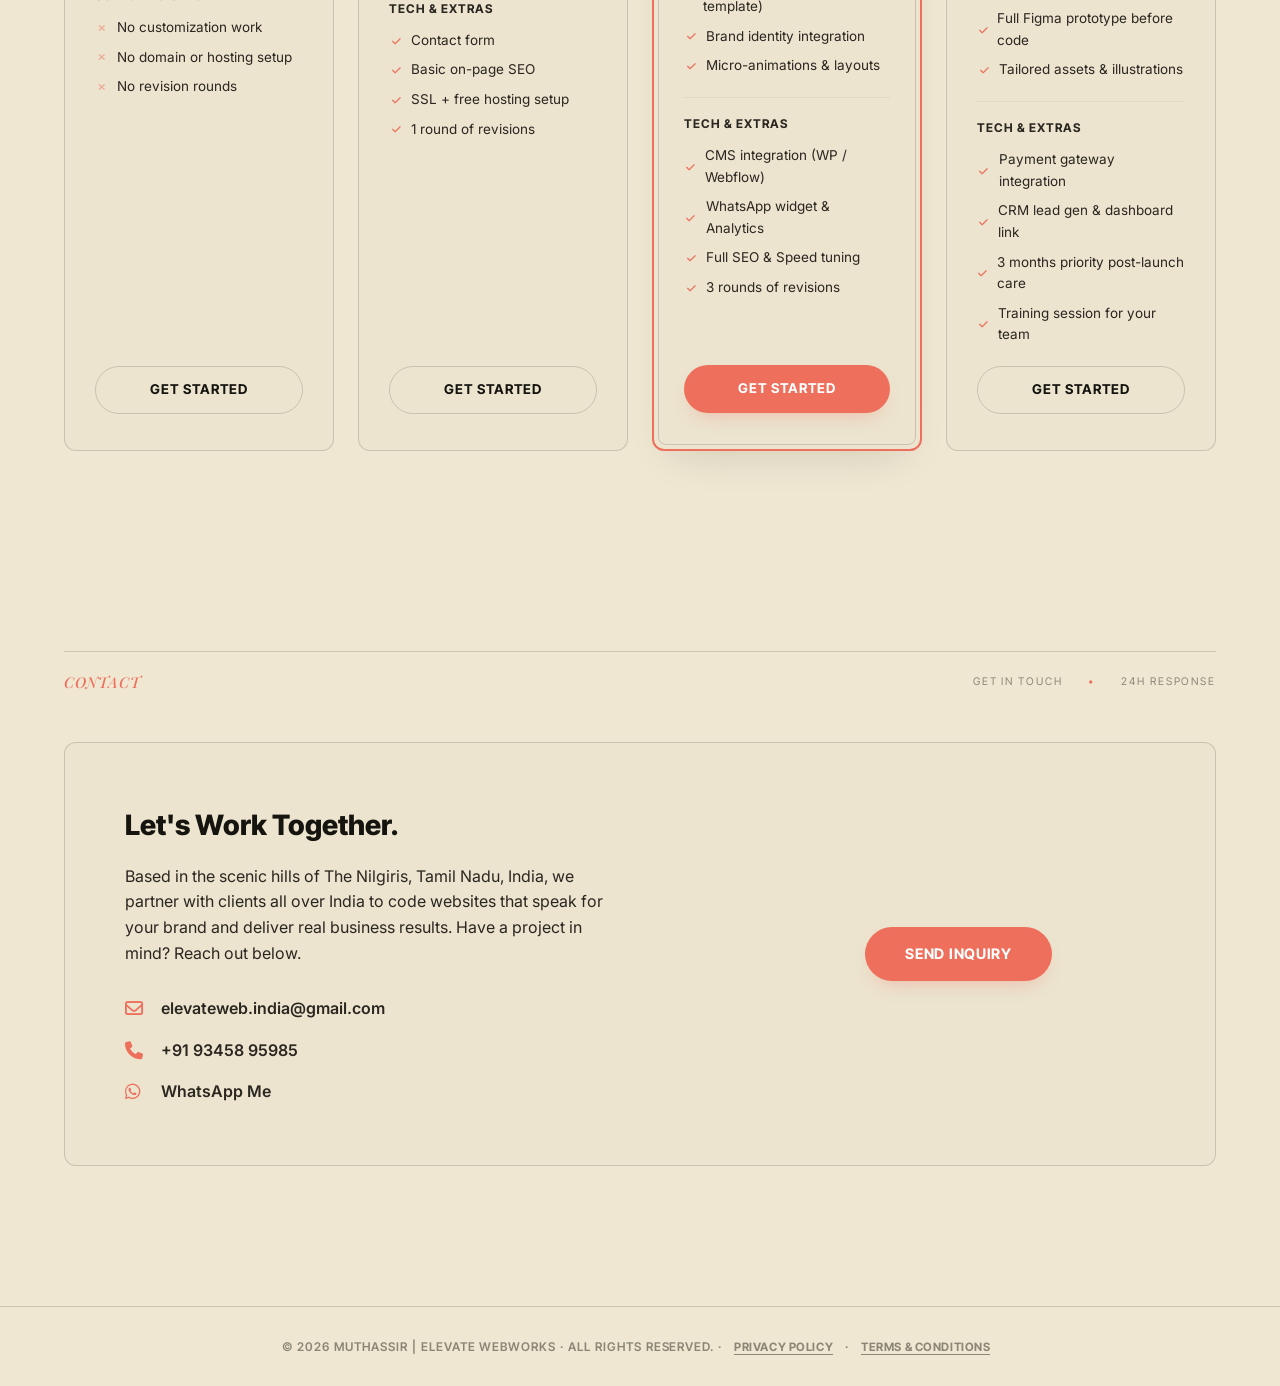
==== commit 10c361f0: "Replace legacy gtag with Google Tag Manager on all pages" ====
--- a/index.html
+++ b/index.html
@@ -2,16 +2,15 @@
 <html lang="en">
 
 <head>
-    <!-- Google tag (gtag.js) -->
+    <!-- Google Tag Manager -->
+    <script>(function(w,d,s,l,i){w[l]=w[l]||[];w[l].push({'gtm.start':
+    new Date().getTime(),event:'gtm.js'});var f=d.getElementsByTagName(s)[0],
+    j=d.createElement(s),dl=l!='dataLayer'?'&l='+l:'';j.async=true;j.src=
+    'https://www.googletagmanager.com/gtm.js?id='+i+dl;f.parentNode.insertBefore(j,f);
+    })(window,document,'script','dataLayer','GTM-MNFPRDJL');</script>
+    <!-- End Google Tag Manager -->
+
     <meta name="google-site-verification" content="tKd4BTk0YGkUOhjKlSIcMwtDsIeSpAsGmm5z9lMekP8" />
-    <script async src="https://www.googletagmanager.com/gtag/js?id=G-698SSCXMWR"></script>
-    <script>
-        window.dataLayer = window.dataLayer || [];
-        function gtag() { dataLayer.push(arguments); }
-        gtag('js', new Date());
-
-        gtag('config', 'G-698SSCXMWR');
-    </script>
 
     <meta charset="UTF-8">
     <meta name="viewport" content="width=device-width, initial-scale=1.0">
@@ -113,6 +112,10 @@
 </head>
 
 <body>
+    <!-- Google Tag Manager (noscript) -->
+    <noscript><iframe src="https://www.googletagmanager.com/ns.html?id=GTM-MNFPRDJL"
+    height="0" width="0" style="display:none;visibility:hidden"></iframe></noscript>
+    <!-- End Google Tag Manager (noscript) -->
 
     <!-- Mobile Menu Backdrop Blur Overlay -->
     <div class="menu-overlay"></div>
@@ -632,7 +635,8 @@
     <footer>
         <div class="container">
             <p>© 2026 Muthassir | Elevate Webworks · All rights reserved. · <a href="privacy.html">Privacy Policy</a> ·
-                <a href="terms.html">Terms & Conditions</a></p>
+                <a href="terms.html">Terms & Conditions</a>
+            </p>
         </div>
     </footer>
 
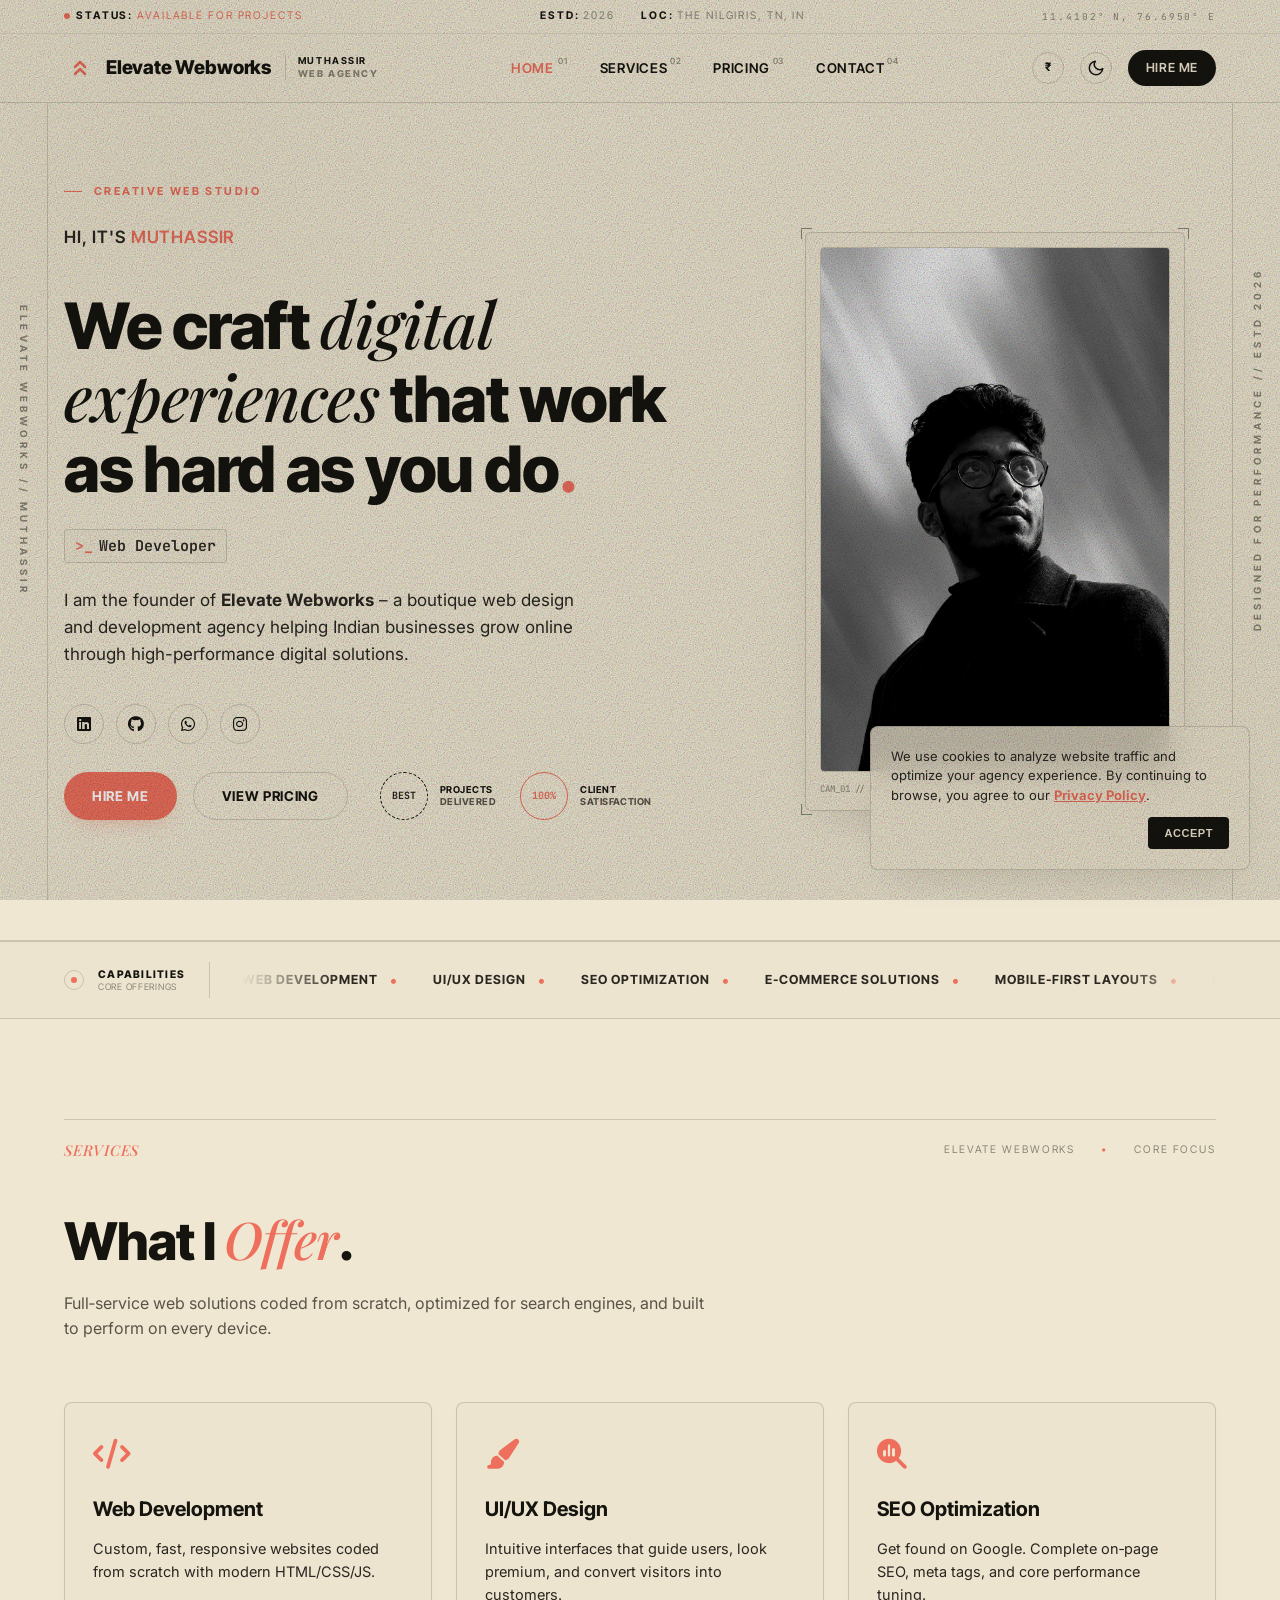
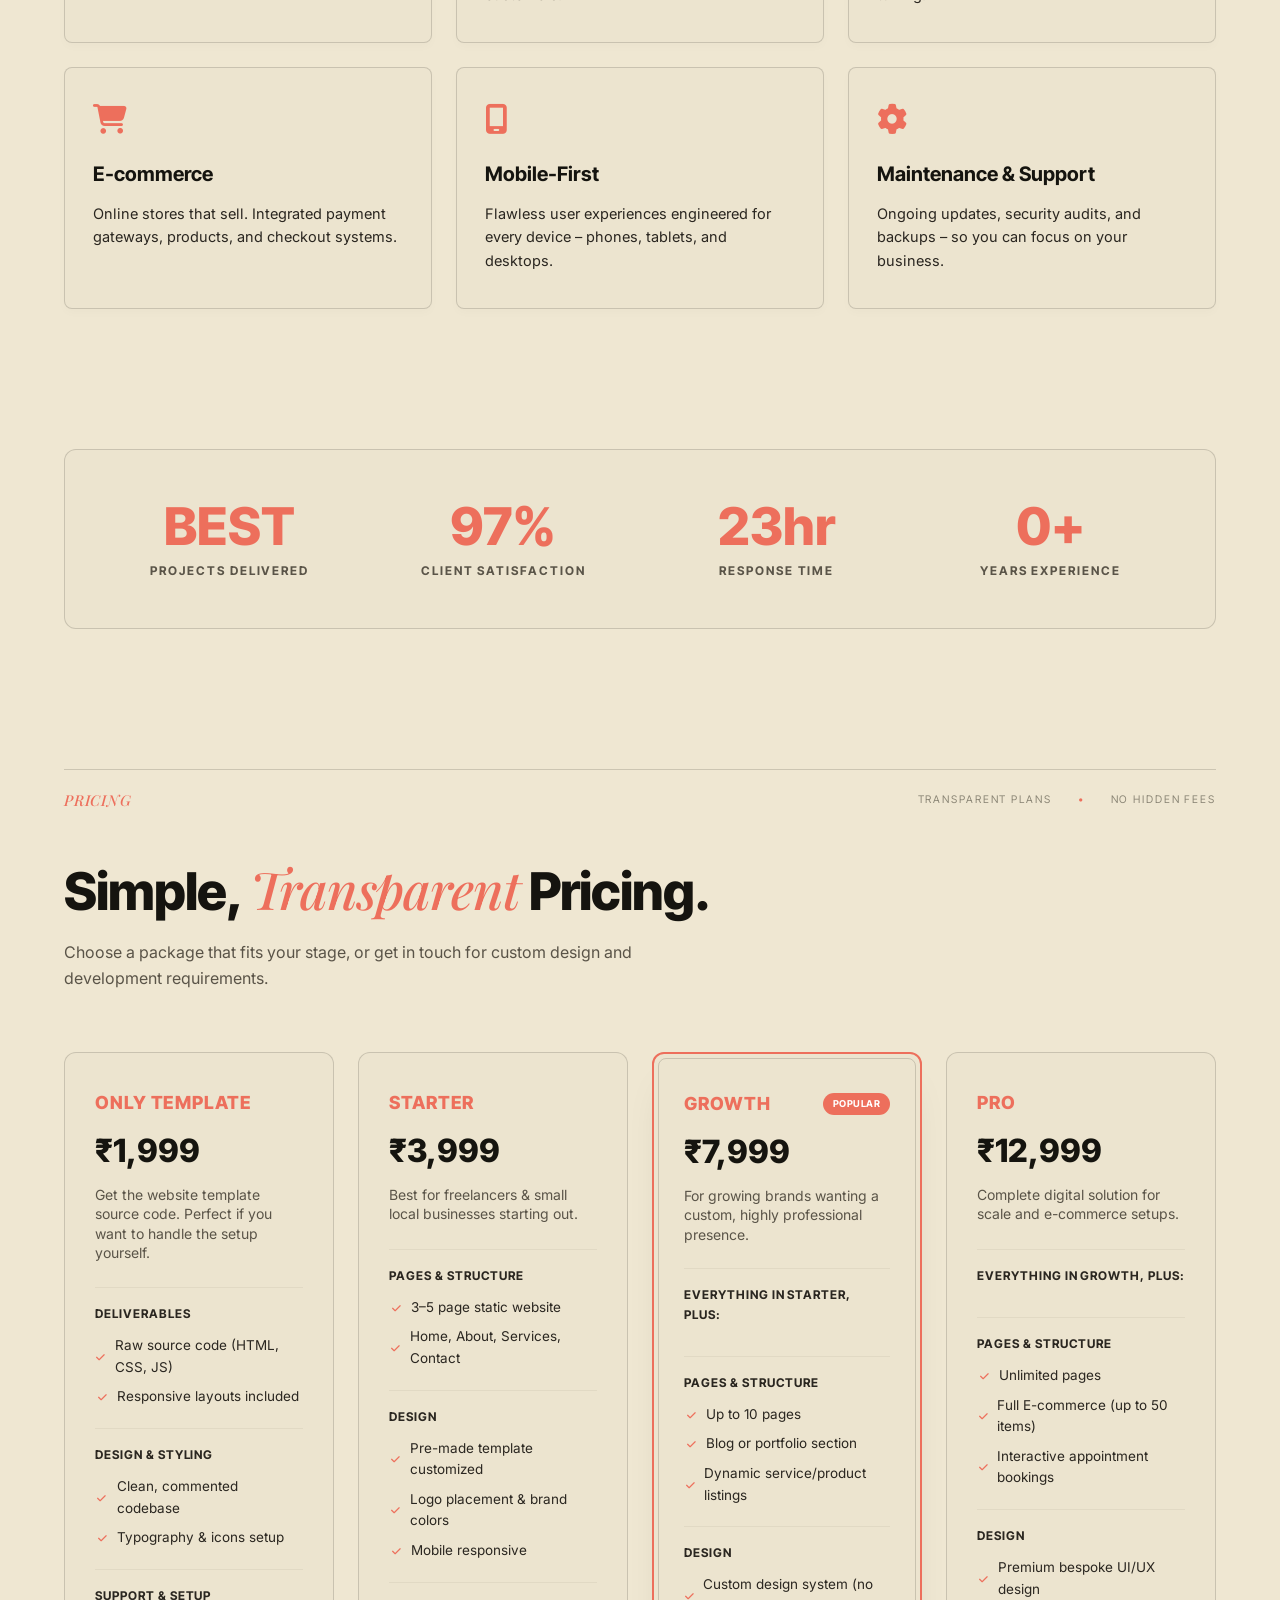
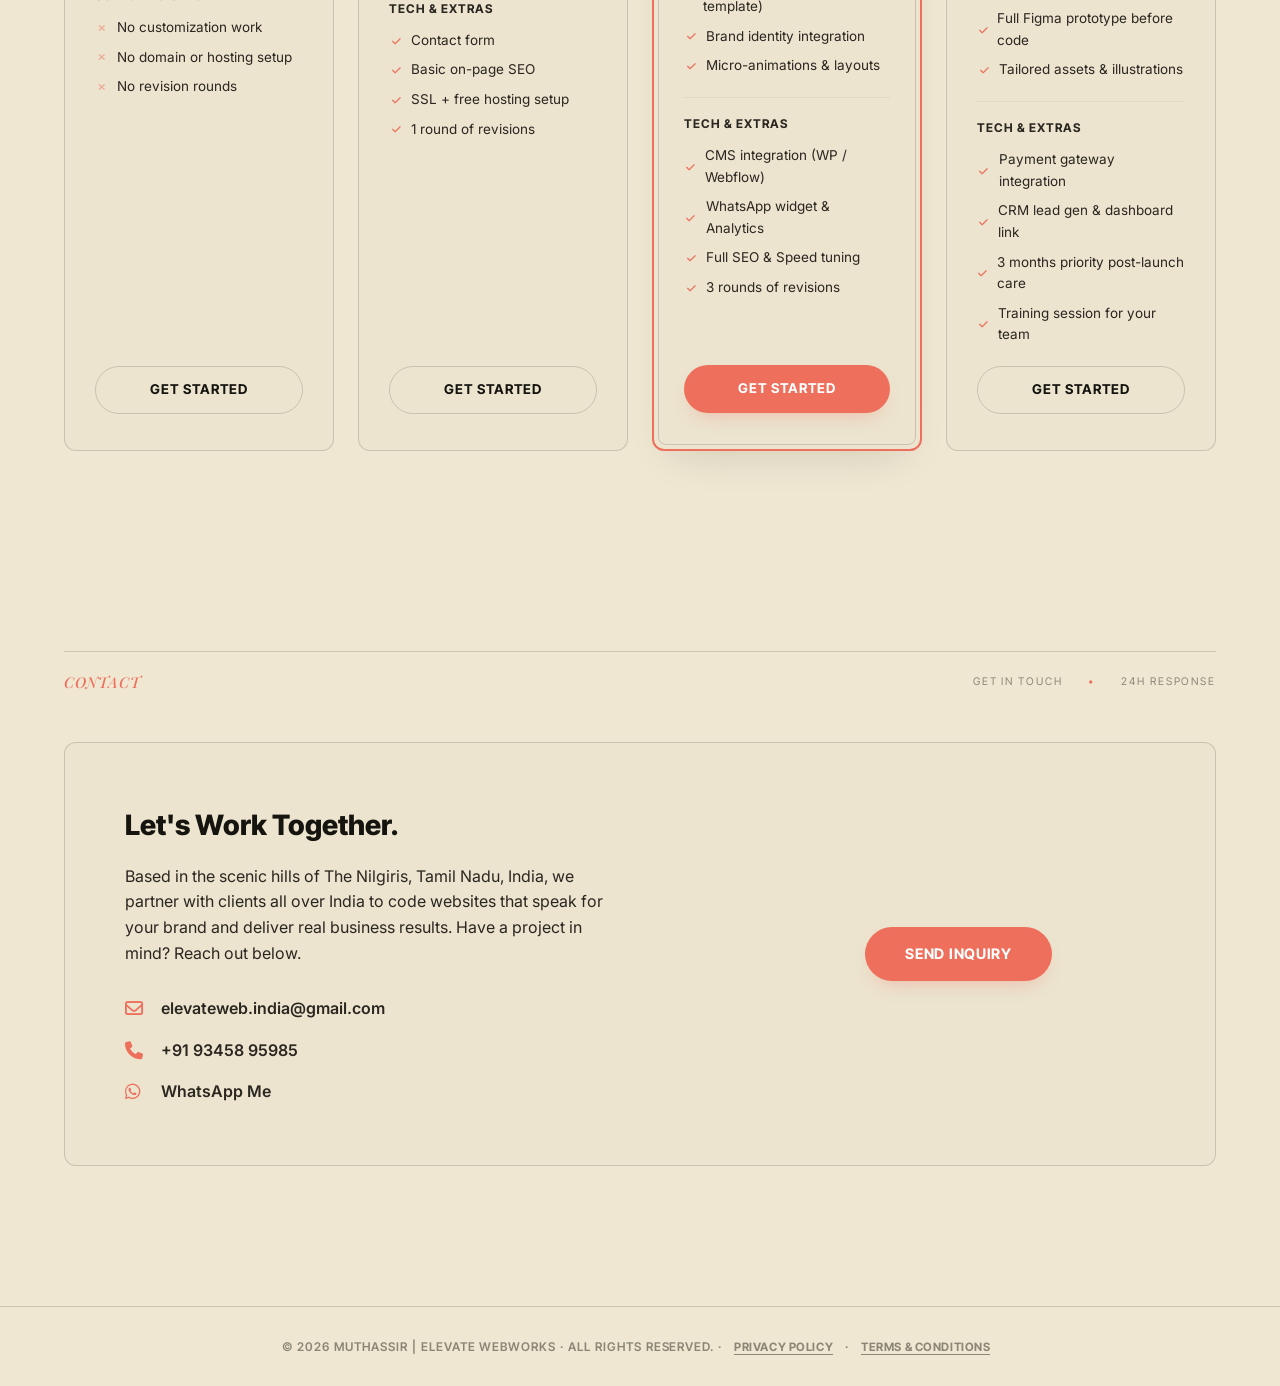
==== commit 113c3351: "Replace profile image with pfp.png and update references" ====
--- a/index.html
+++ b/index.html
@@ -23,7 +23,7 @@
     <meta property="og:title" content="Elevate Webworks">
     <meta property="og:description"
         content="Custom web design, development, and SEO optimization solutions for growing Indian businesses.">
-    <meta property="og:image" content="https://elevate-webworks.vercel.app/pfp.jpg">
+    <meta property="og:image" content="https://elevate-webworks.vercel.app/pfp.png">
     <meta property="og:url" content="https://elevate-webworks.vercel.app/">
     <meta property="og:type" content="website">
 
@@ -32,7 +32,7 @@
     <meta name="twitter:title" content="Elevate Webworks — Web Design & Development Agency in India">
     <meta name="twitter:description"
         content="Custom web design, development, and SEO optimization solutions for growing Indian businesses.">
-    <meta name="twitter:image" content="https://elevate-webworks.vercel.app/pfp.jpg">
+    <meta name="twitter:image" content="https://elevate-webworks.vercel.app/pfp.png">
 
     <meta name="description"
         content="Portfolio of Muthassir, Founder of Elevate Webworks. Custom web design, development, SEO optimization, and e-commerce solutions for businesses in India.">
@@ -59,7 +59,7 @@
       "@context": "https://schema.org",
       "@type": "ProfessionalService",
       "name": "Elevate Webworks",
-      "image": "https://elevate-webworks.vercel.app/pfp.jpg",
+      "image": "https://elevate-webworks.vercel.app/pfp.png",
       "@id": "https://elevate-webworks.vercel.app/#website",
       "url": "https://elevate-webworks.vercel.app/",
       "telephone": "+919345895985",
@@ -294,7 +294,7 @@
 
                 <div class="hero-art">
                     <div class="blueprint-frame">
-                        <img src="pfp.jpg" alt="Muthassir - Founder of Elevate Webworks" fetchpriority="high"
+                        <img src="pfp.png" alt="Muthassir - Founder of Elevate Webworks" fetchpriority="high"
                             decoding="async">
                         <div class="blueprint-corners"></div>
                         <div class="blueprint-coords">
